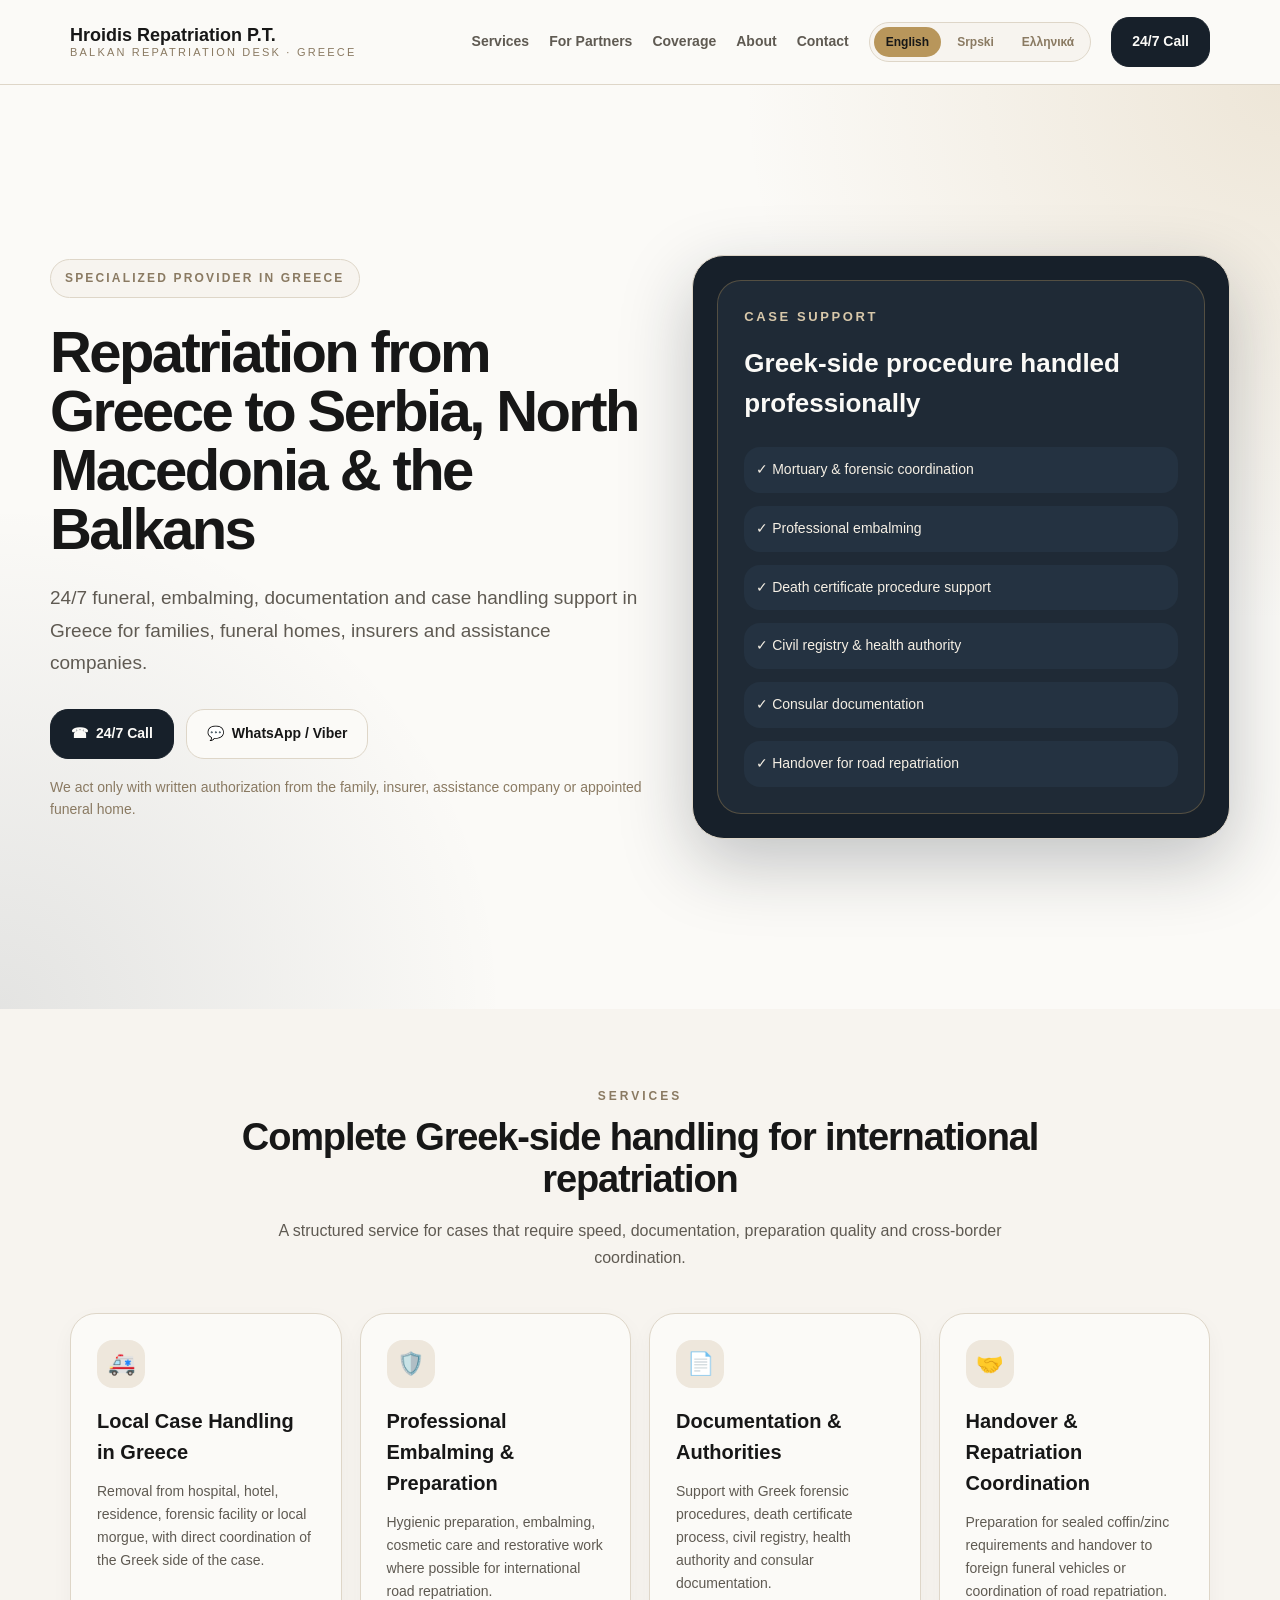
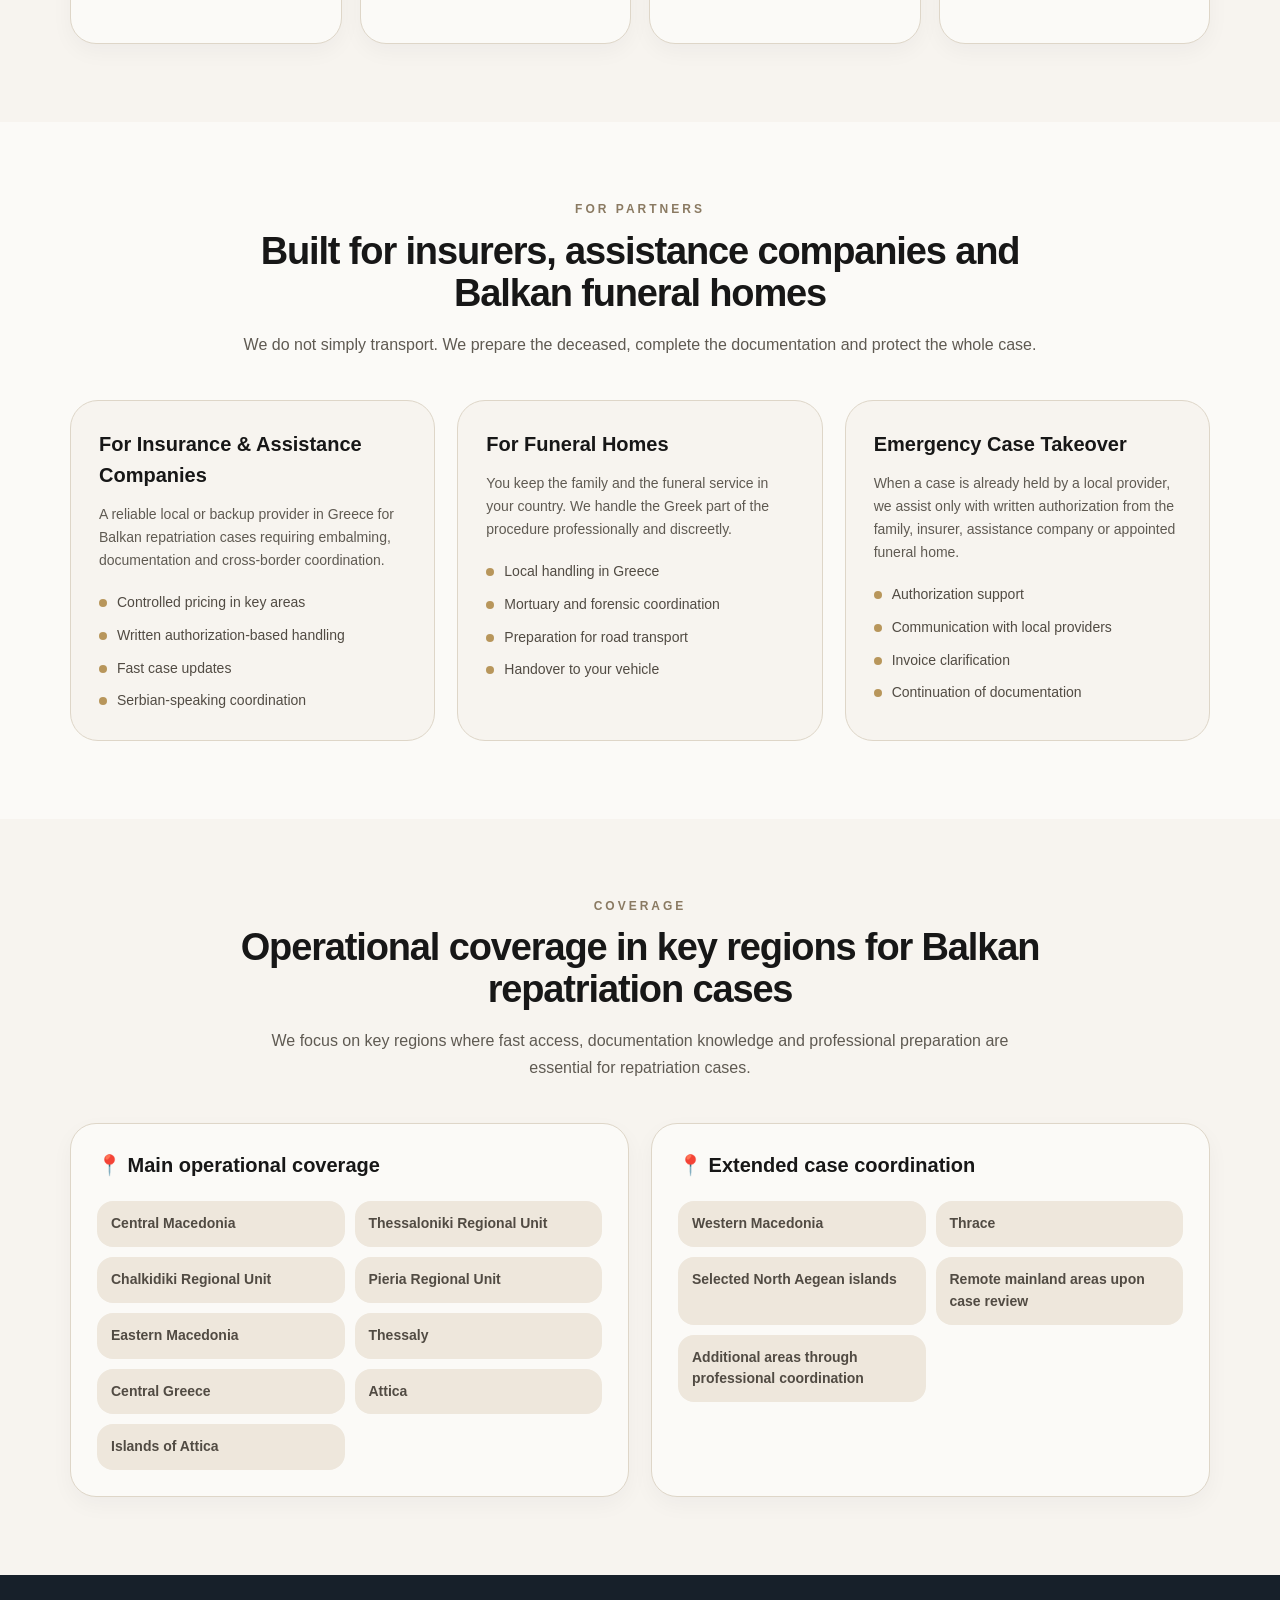
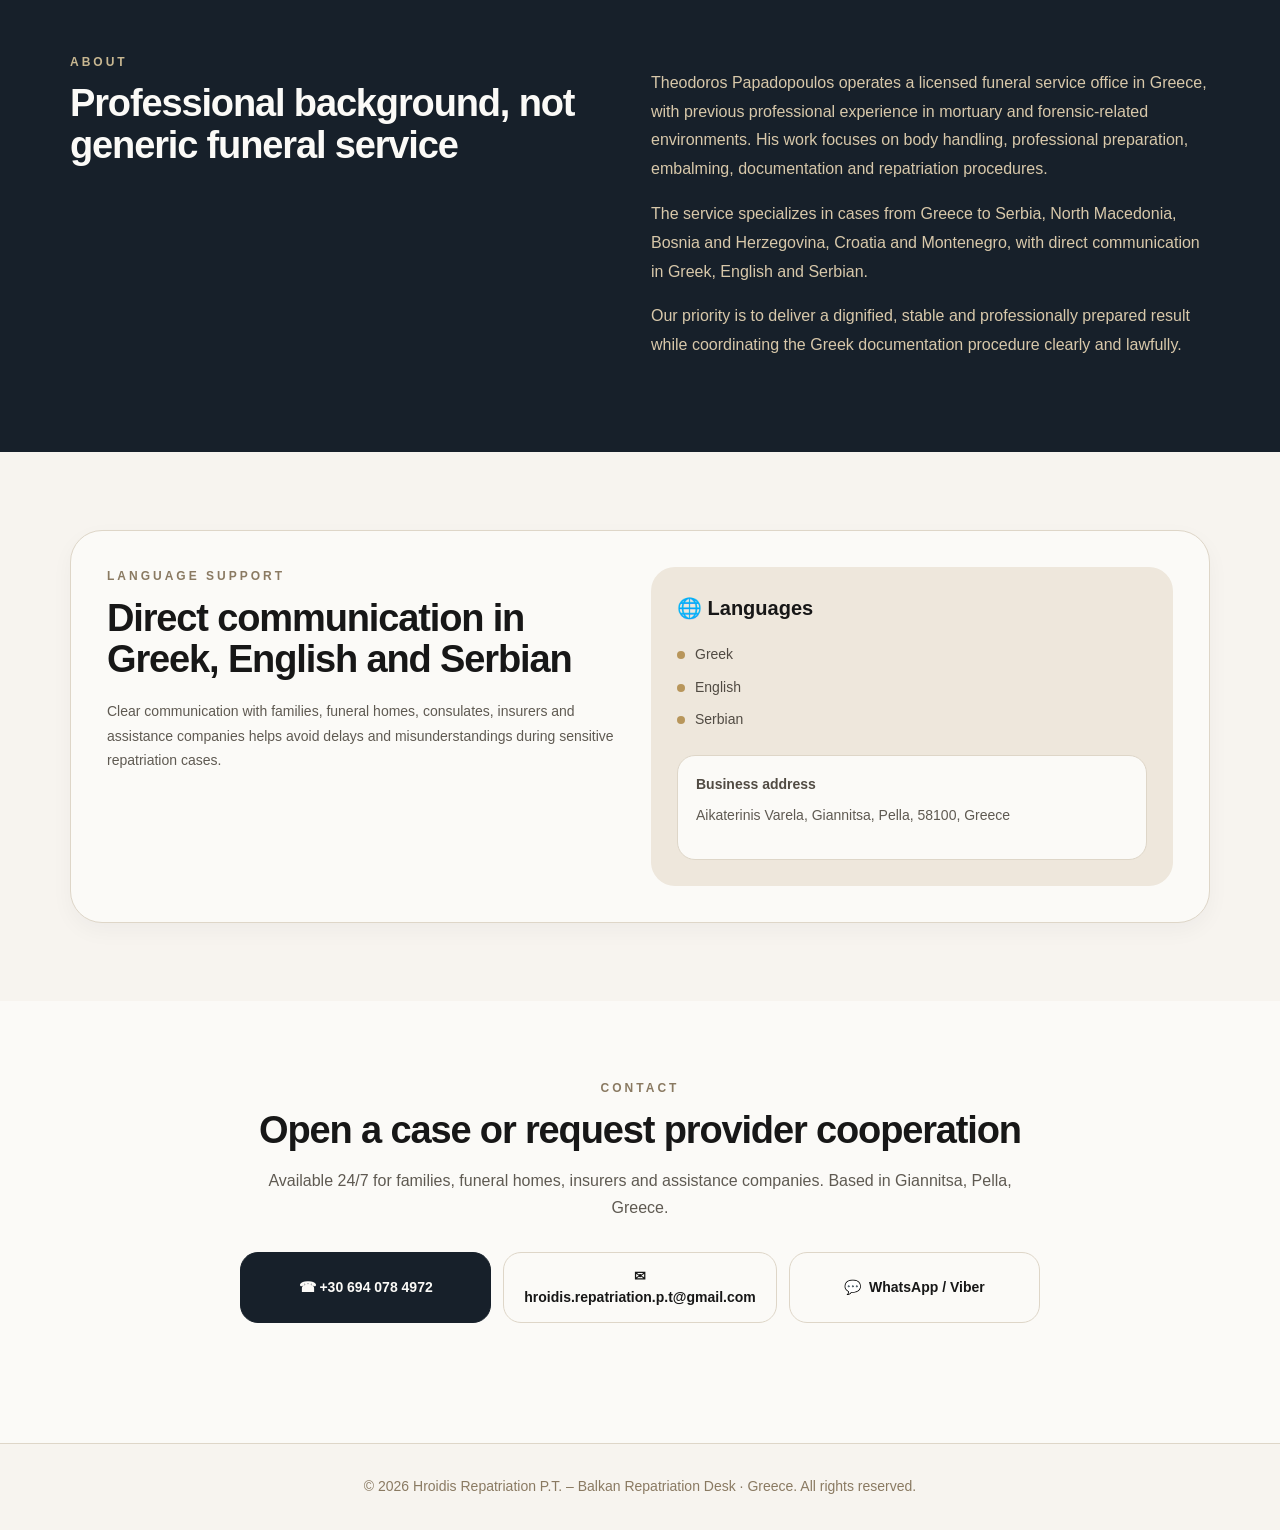
==== index.html @ 619dbf47 "Add files via upload" ====
<!doctype html>
<html lang="en">
<head>
  <meta charset="utf-8">
  <meta name="viewport" content="width=device-width,initial-scale=1">
  <title>Hroidis Repatriation P.T. | Balkan Repatriation Desk Greece</title>
  <meta name="description" content="24/7 funeral, embalming, documentation and repatriation support in Greece for Serbia, North Macedonia and the Balkans.">
  <meta name="keywords" content="repatriation from Greece to Serbia, repatriation from Greece to North Macedonia, funeral repatriation Greece, embalming Greece, Balkan funeral provider Greece">
  <style>
    :root{--dark:#17202a;--dark2:#233142;--gold:#b8965b;--bg:#f7f4ef;--card:#fbfaf7;--border:#ded6c8;--text:#171717;--muted:#5f5a52;--muted2:#8a7a62;--soft:#eee7dc}
    *{box-sizing:border-box}html{scroll-behavior:smooth}body{margin:0;font-family:Arial,Helvetica,sans-serif;background:var(--bg);color:var(--text);line-height:1.55}a{text-decoration:none;color:inherit}.wrap{max-width:1180px;margin:0 auto;padding:0 20px}
    header{position:sticky;top:0;z-index:10;background:rgba(251,250,247,.96);border-bottom:1px solid var(--border);backdrop-filter:blur(10px)}.nav{display:flex;align-items:center;justify-content:space-between;gap:18px;padding:17px 0}.brand{display:flex;flex-direction:column;line-height:1.15}.brand strong{font-size:18px}.brand span{font-size:11px;text-transform:uppercase;letter-spacing:.2em;color:var(--muted2)}
    .menu{display:flex;align-items:center;gap:20px;font-size:14px;color:var(--muted);font-weight:700}.langs{display:flex;gap:4px;border:1px solid var(--border);background:var(--bg);padding:4px;border-radius:999px}.langs button{border:0;background:transparent;color:var(--muted2);font-weight:800;font-size:12px;padding:8px 12px;border-radius:999px;cursor:pointer}.langs button.active{background:var(--gold);color:var(--text)}
    .btn{display:inline-flex;align-items:center;justify-content:center;gap:8px;padding:13px 20px;border-radius:18px;font-weight:800;font-size:14px;border:1px solid var(--border)}.btn.dark{background:var(--dark);color:var(--card);border-color:var(--dark)}.btn.dark:hover{background:var(--dark2)}.btn.light{background:var(--card)}
    .hero{position:relative;overflow:hidden;background:var(--card)}.hero:before{content:"";position:absolute;inset:0;background:radial-gradient(circle at top right,rgba(184,150,91,.20),transparent 34%),radial-gradient(circle at bottom left,rgba(23,32,42,.10),transparent 32%)}.hero-grid{position:relative;display:grid;grid-template-columns:1.05fr .95fr;gap:48px;align-items:center;padding:92px 0}.badge{display:inline-flex;border:1px solid var(--border);background:var(--bg);padding:9px 14px;border-radius:999px;font-size:12px;font-weight:900;letter-spacing:.18em;text-transform:uppercase;color:var(--muted2)}
    h1{font-size:58px;line-height:1.02;margin:24px 0 0;letter-spacing:-.045em}h2{font-size:38px;line-height:1.1;margin:0;letter-spacing:-.03em}h3{margin:0;font-size:20px}.lead{font-size:19px;line-height:1.7;color:var(--muted);max-width:690px;margin-top:24px}.cta{display:flex;gap:12px;flex-wrap:wrap;margin-top:30px}.note{margin-top:18px;color:var(--muted2);font-size:14px}
    .case-card{background:var(--dark);border:1px solid var(--border);border-radius:32px;color:var(--card);padding:24px;box-shadow:0 24px 70px rgba(23,32,42,.25)}.case-inner{background:#1f2a36;border:1px solid rgba(184,150,91,.35);border-radius:24px;padding:26px}.case-label{font-size:13px;text-transform:uppercase;letter-spacing:.2em;color:#d8c8aa;font-weight:900}.case-card h3{font-size:26px;margin-top:16px}.check-list{display:grid;gap:13px;margin-top:24px}.check{background:#243241;border-radius:16px;padding:12px;color:#f5efe4;font-size:14px}
    section{padding:78px 0}.section-title{text-align:center;max-width:800px;margin:0 auto 42px}.eyebrow{font-size:12px;letter-spacing:.25em;text-transform:uppercase;color:var(--muted2);font-weight:900;margin-bottom:12px}.section-title p{color:var(--muted);font-size:16px;line-height:1.7;margin-top:16px}.grid4{display:grid;grid-template-columns:repeat(4,1fr);gap:18px}.grid3{display:grid;grid-template-columns:repeat(3,1fr);gap:22px}.grid2{display:grid;grid-template-columns:repeat(2,1fr);gap:22px}
    .card{background:var(--card);border:1px solid var(--border);border-radius:26px;padding:26px;box-shadow:0 8px 22px rgba(23,32,42,.04)}.soft-card{background:var(--bg);border:1px solid var(--border);border-radius:28px;padding:28px}.icon{width:48px;height:48px;border-radius:16px;background:var(--soft);display:flex;align-items:center;justify-content:center;color:var(--dark);font-size:22px;margin-bottom:18px}.card p,.soft-card p{color:var(--muted);font-size:14px;line-height:1.65;margin-top:12px}
    ul{list-style:none;margin:20px 0 0;padding:0;display:grid;gap:11px}li{display:flex;gap:10px;color:#514b43;font-size:14px}li:before{content:"";width:8px;height:8px;border-radius:999px;background:var(--gold);margin-top:7px;flex:0 0 auto}.area-grid{display:grid;grid-template-columns:repeat(2,1fr);gap:10px}.pill{background:var(--soft);border-radius:16px;padding:12px 14px;font-weight:700;color:#514b43;font-size:14px}.dark-section{background:var(--dark);color:var(--card)}.dark-section .eyebrow{color:#c8b791}.dark-section p{color:#d8c8aa;line-height:1.8;margin-bottom:14px}.lang-box{background:var(--soft);border-radius:24px;padding:26px}.address{background:var(--card);border:1px solid var(--border);border-radius:18px;padding:18px;margin-top:24px;color:#514b43;font-size:14px}.contact-grid{display:grid;grid-template-columns:repeat(3,1fr);gap:12px;margin-top:30px}footer{border-top:1px solid var(--border);text-align:center;color:var(--muted2);font-size:14px;padding:32px 20px}.mobile-toggle,.mobile-menu{display:none}
    @media(max-width:920px){.menu{display:none}.mobile-toggle{display:block;border:1px solid var(--border);background:var(--card);border-radius:12px;padding:10px;font-weight:900}.mobile-menu.open{display:grid;gap:12px;padding-bottom:18px}.hero-grid,.grid2{grid-template-columns:1fr}.grid4,.grid3,.contact-grid{grid-template-columns:1fr}h1{font-size:42px}h2{font-size:30px}.hero-grid{padding:58px 0}section{padding:58px 0}.area-grid{grid-template-columns:1fr}}
  </style>
</head>
<body>
<header><div class="wrap"><div class="nav"><a href="#top" class="brand"><strong>Hroidis Repatriation P.T.</strong><span data-i="brandSub">Balkan Repatriation Desk · Greece</span></a><nav class="menu"><a href="#services" data-i="nav0">Services</a><a href="#partners" data-i="nav1">For Partners</a><a href="#coverage" data-i="nav2">Coverage</a><a href="#about" data-i="nav3">About</a><a href="#contact" data-i="nav4">Contact</a><div class="langs"><button onclick="setLang('en')" id="btn-en" class="active">English</button><button onclick="setLang('sr')" id="btn-sr">Srpski</button><button onclick="setLang('el')" id="btn-el">Ελληνικά</button></div><a class="btn dark" href="tel:+306940784972" data-i="call">24/7 Call</a></nav><button class="mobile-toggle" onclick="toggleMenu()">☰</button></div><div class="mobile-menu" id="mobileMenu"><div class="langs"><button onclick="setLang('en')" id="m-btn-en" class="active">English</button><button onclick="setLang('sr')" id="m-btn-sr">Srpski</button><button onclick="setLang('el')" id="m-btn-el">Ελληνικά</button></div><a href="#services" data-i="nav0">Services</a><a href="#partners" data-i="nav1">For Partners</a><a href="#coverage" data-i="nav2">Coverage</a><a href="#about" data-i="nav3">About</a><a href="#contact" data-i="nav4">Contact</a></div></div></header>
<main id="top">
<section class="hero"><div class="wrap hero-grid"><div><div class="badge" data-i="heroBadge">Specialized Provider in Greece</div><h1 data-i="heroTitle">Repatriation from Greece to Serbia, North Macedonia & the Balkans</h1><p class="lead" data-i="heroText">24/7 funeral, embalming, documentation and case handling support in Greece for families, funeral homes, insurers and assistance companies.</p><div class="cta"><a class="btn dark" href="tel:+306940784972">☎ <span data-i="call">24/7 Call</span></a><a class="btn light" href="https://wa.me/306940784972">💬 <span data-i="whatsapp">WhatsApp / Viber</span></a></div><p class="note" data-i="authorization">We act only with written authorization from the family, insurer, assistance company or appointed funeral home.</p></div><div class="case-card"><div class="case-inner"><div class="case-label" data-i="caseSupport">Case Support</div><h3 data-i="caseTitle">Greek-side procedure handled professionally</h3><div class="check-list" id="caseItems"></div></div></div></div></section>
<section id="services"><div class="wrap"><div class="section-title"><div class="eyebrow" data-i="servicesEyebrow">Services</div><h2 data-i="servicesTitle">Complete Greek-side handling for international repatriation</h2><p data-i="servicesText">A structured service for cases that require speed, documentation, preparation quality and cross-border coordination.</p></div><div class="grid4" id="servicesGrid"></div></div></section>
<section id="partners" style="background:var(--card)"><div class="wrap"><div class="section-title"><div class="eyebrow" data-i="partnersEyebrow">For Partners</div><h2 data-i="partnersTitle">Built for insurers, assistance companies and Balkan funeral homes</h2><p data-i="partnersText">We do not simply transport. We prepare the deceased, complete the documentation and protect the whole case.</p></div><div class="grid3" id="audiencesGrid"></div></div></section>
<section id="coverage"><div class="wrap"><div class="section-title"><div class="eyebrow" data-i="coverageEyebrow">Coverage</div><h2 data-i="coverageTitle">Operational coverage in key regions for Balkan repatriation cases</h2><p data-i="coverageText">We focus on key regions where fast access, documentation knowledge and professional preparation are essential for repatriation cases.</p></div><div class="grid2"><div class="card"><h3>📍 <span data-i="mainCoverage">Main operational coverage</span></h3><div class="area-grid" id="coverageDirect" style="margin-top:20px"></div></div><div class="card"><h3>📍 <span data-i="extendedCoverage">Extended case coordination</span></h3><div class="area-grid" id="coverageExtended" style="margin-top:20px"></div></div></div></div></section>
<section id="about" class="dark-section"><div class="wrap grid2"><div><div class="eyebrow" data-i="aboutEyebrow">About</div><h2 data-i="aboutTitle">Professional background, not generic funeral service</h2></div><div id="aboutParagraphs"></div></div></section>
<section><div class="wrap"><div class="card" style="border-radius:32px;padding:36px"><div class="grid2"><div><div class="eyebrow" data-i="languageEyebrow">Language Support</div><h2 data-i="languageTitle">Direct communication in Greek, English and Serbian</h2><p data-i="languageText" style="margin-top:18px;color:var(--muted);line-height:1.75">Clear communication with families, funeral homes, consulates, insurers and assistance companies helps avoid delays and misunderstandings during sensitive repatriation cases.</p></div><div class="lang-box"><h3>🌐 Languages</h3><ul><li>Greek</li><li>English</li><li>Serbian</li></ul><div class="address"><strong data-i="businessAddress">Business address</strong><p style="margin-top:8px">Aikaterinis Varela, Giannitsa, Pella, 58100, Greece</p></div></div></div></div></div></section>
<section id="contact" style="background:var(--card)"><div class="wrap"><div class="section-title"><div class="eyebrow" data-i="contactEyebrow">Contact</div><h2 data-i="contactTitle">Open a case or request provider cooperation</h2><p data-i="contactText">Available 24/7 for families, funeral homes, insurers and assistance companies. Based in Giannitsa, Pella, Greece.</p><div class="contact-grid"><a class="btn dark" href="tel:+306940784972">☎ +30 694 078 4972</a><a class="btn light" href="mailto:hroidis.repatriation.p.t@gmail.com">✉ hroidis.repatriation.p.t@gmail.com</a><a class="btn light" href="https://wa.me/306940784972">💬 <span data-i="whatsapp">WhatsApp / Viber</span></a></div></div></div></section>
</main><footer>© <span id="year"></span> Hroidis Repatriation P.T. – Balkan Repatriation Desk · Greece. All rights reserved.</footer>
<script>
const T={
en:{brandSub:"Balkan Repatriation Desk · Greece",nav0:"Services",nav1:"For Partners",nav2:"Coverage",nav3:"About",nav4:"Contact",call:"24/7 Call",whatsapp:"WhatsApp / Viber",heroBadge:"Specialized Provider in Greece",heroTitle:"Repatriation from Greece to Serbia, North Macedonia & the Balkans",heroText:"24/7 funeral, embalming, documentation and case handling support in Greece for families, funeral homes, insurers and assistance companies.",authorization:"We act only with written authorization from the family, insurer, assistance company or appointed funeral home.",caseSupport:"Case Support",caseTitle:"Greek-side procedure handled professionally",caseItems:["Mortuary & forensic coordination","Professional embalming","Death certificate procedure support","Civil registry & health authority","Consular documentation","Handover for road repatriation"],servicesEyebrow:"Services",servicesTitle:"Complete Greek-side handling for international repatriation",servicesText:"A structured service for cases that require speed, documentation, preparation quality and cross-border coordination.",services:[["🚑","Local Case Handling in Greece","Removal from hospital, hotel, residence, forensic facility or local morgue, with direct coordination of the Greek side of the case."],["🛡️","Professional Embalming & Preparation","Hygienic preparation, embalming, cosmetic care and restorative work where possible for international road repatriation."],["📄","Documentation & Authorities","Support with Greek forensic procedures, death certificate process, civil registry, health authority and consular documentation."],["🤝","Handover & Repatriation Coordination","Preparation for sealed coffin/zinc requirements and handover to foreign funeral vehicles or coordination of road repatriation."]],partnersEyebrow:"For Partners",partnersTitle:"Built for insurers, assistance companies and Balkan funeral homes",partnersText:"We do not simply transport. We prepare the deceased, complete the documentation and protect the whole case.",audiences:[["For Insurance & Assistance Companies","A reliable local or backup provider in Greece for Balkan repatriation cases requiring embalming, documentation and cross-border coordination.",["Controlled pricing in key areas","Written authorization-based handling","Fast case updates","Serbian-speaking coordination"]],["For Funeral Homes","You keep the family and the funeral service in your country. We handle the Greek part of the procedure professionally and discreetly.",["Local handling in Greece","Mortuary and forensic coordination","Preparation for road transport","Handover to your vehicle"]],["Emergency Case Takeover","When a case is already held by a local provider, we assist only with written authorization from the family, insurer, assistance company or appointed funeral home.",["Authorization support","Communication with local providers","Invoice clarification","Continuation of documentation"]]],coverageEyebrow:"Coverage",coverageTitle:"Operational coverage in key regions for Balkan repatriation cases",coverageText:"We focus on key regions where fast access, documentation knowledge and professional preparation are essential for repatriation cases.",mainCoverage:"Main operational coverage",extendedCoverage:"Extended case coordination",coverageDirect:["Central Macedonia","Thessaloniki Regional Unit","Chalkidiki Regional Unit","Pieria Regional Unit","Eastern Macedonia","Thessaly","Central Greece","Attica","Islands of Attica"],coverageExtended:["Western Macedonia","Thrace","Selected North Aegean islands","Remote mainland areas upon case review","Additional areas through professional coordination"],aboutEyebrow:"About",aboutTitle:"Professional background, not generic funeral service",aboutParagraphs:["Theodoros Papadopoulos operates a licensed funeral service office in Greece, with previous professional experience in mortuary and forensic-related environments. His work focuses on body handling, professional preparation, embalming, documentation and repatriation procedures.","The service specializes in cases from Greece to Serbia, North Macedonia, Bosnia and Herzegovina, Croatia and Montenegro, with direct communication in Greek, English and Serbian.","Our priority is to deliver a dignified, stable and professionally prepared result while coordinating the Greek documentation procedure clearly and lawfully."],languageEyebrow:"Language Support",languageTitle:"Direct communication in Greek, English and Serbian",languageText:"Clear communication with families, funeral homes, consulates, insurers and assistance companies helps avoid delays and misunderstandings during sensitive repatriation cases.",businessAddress:"Business address",contactEyebrow:"Contact",contactTitle:"Open a case or request provider cooperation",contactText:"Available 24/7 for families, funeral homes, insurers and assistance companies. Based in Giannitsa, Pella, Greece."},
sr:{brandSub:"Balkan Repatriation Desk · Grčka",nav0:"Usluge",nav1:"Za partnere",nav2:"Pokrivenost",nav3:"O nama",nav4:"Kontakt",call:"Poziv 24/7",whatsapp:"WhatsApp / Viber",heroBadge:"Specijalizovani provider u Grčkoj",heroTitle:"Repatrijacija iz Grčke za Srbiju, Sjevernu Makedoniju i Balkan",heroText:"24/7 pogrebna podrška, balsamovanje, dokumentacija i obrada slučaja u Grčkoj za porodice, pogrebna preduzeća, osiguranja i asistentske kompanije.",authorization:"Radimo isključivo na osnovu pisanog ovlašćenja porodice, osiguranja, asistentske kompanije ili imenovanog pogrebnog preduzeća.",caseSupport:"Podrška za slučaj",caseTitle:"Grčki dio postupka vodimo profesionalno",caseItems:["Koordinacija sa mrtvačnicom i forenzičkim službama","Profesionalno balsamovanje","Podrška oko postupka izdavanja potvrde o smrti","Matična služba i zdravstvena služba","Konzularna dokumentacija","Predaja za drumski međunarodni transport"],servicesEyebrow:"Usluge",servicesTitle:"Kompletna obrada grčkog dijela za međunarodnu repatrijaciju",servicesText:"Organizovana usluga za slučajeve gdje su važni brzina, dokumentacija, kvalitet pripreme i prekogranična koordinacija.",services:[["🚑","Lokalna obrada slučaja u Grčkoj","Preuzimanje iz bolnice, hotela, kuće, forenzičke službe ili lokalne mrtvačnice, uz direktnu koordinaciju grčkog dijela postupka."],["🛡️","Profesionalno balsamovanje i priprema","Higijenska priprema, balsamovanje, kozmetička obrada i restaurativni rad gdje je moguće za međunarodnu drumsku repatrijaciju."],["📄","Dokumentacija i službe","Podrška sa grčkim forenzičkim procedurama, potvrdom o smrti, matičnom službom, zdravstvenom službom i konzularnom dokumentacijom."],["🤝","Predaja i koordinacija repatrijacije","Priprema za zapečaćeni kovčeg / cink uložak i predaja stranom pogrebnom vozilu ili koordinacija drumskog transporta."]],partnersEyebrow:"Za partnere",partnersTitle:"Za osiguranja, asistentske kompanije i balkanska pogrebna preduzeća",partnersText:"Ne radimo samo transport. Pripremamo pokojnika, završavamo dokumentaciju i štitimo cijeli slučaj.",audiences:[["Za osiguranja i asistentske kompanije","Pouzdan lokalni ili rezervni provider u Grčkoj za balkanske slučajeve repatrijacije gdje su potrebni balsamovanje, dokumentacija i prekogranična koordinacija.",["Kontrolisane cijene u ključnim područjima","Rad na osnovu pisanog ovlašćenja","Brze informacije o slučaju","Komunikacija na srpskom jeziku"]],["Za pogrebna preduzeća","Vi zadržavate porodicu i sahranu u vašoj zemlji. Mi profesionalno i diskretno završavamo grčki dio postupka.",["Lokalna obrada u Grčkoj","Koordinacija sa mrtvačnicom i forenzikom","Priprema za drumski transport","Predaja vašem vozilu"]],["Hitno preuzimanje slučaja","Kada slučaj već drži lokalni provider, pomažemo samo na osnovu pisanog ovlašćenja porodice, osiguranja, asistentske kompanije ili imenovanog pogrebnog preduzeća.",["Podrška oko ovlašćenja","Komunikacija sa lokalnim providerima","Razjašnjenje računa","Nastavak dokumentacije"]]],coverageEyebrow:"Pokrivenost",coverageTitle:"Operativna pokrivenost ključnih regija za balkanske slučajeve",coverageText:"Fokusiramo se na regije gdje su brz pristup, poznavanje dokumentacije i profesionalna priprema najvažniji.",mainCoverage:"Glavna operativna pokrivenost",extendedCoverage:"Dodatna koordinacija slučajeva",coverageDirect:["Centralna Makedonija","Regionalna jedinica Solun","Regionalna jedinica Halkidiki","Regionalna jedinica Pierija","Istočna Makedonija","Tesalija","Centralna Grčka","Atika","Ostrva Atike"],coverageExtended:["Zapadna Makedonija","Trakija","Odabrana ostrva Sjevernog Egeja","Udaljena kopnena područja nakon procjene slučaja","Dodatna područja kroz profesionalnu koordinaciju"],aboutEyebrow:"O nama",aboutTitle:"Profesionalno iskustvo, a ne obična pogrebna usluga",aboutParagraphs:["Theodoros Papadopoulos vodi licenciranu pogrebnu službu u Grčkoj, sa prethodnim profesionalnim iskustvom u mrtvačničkom i forenzičkom okruženju. Njegov rad se fokusira na rukovanje pokojnikom, profesionalnu pripremu, balsamovanje, dokumentaciju i repatrijaciju.","Usluga je specijalizovana za slučajeve iz Grčke prema Srbiji, Sjevernoj Makedoniji, Bosni i Hercegovini, Hrvatskoj i Crnoj Gori, uz direktnu komunikaciju na grčkom, engleskom i srpskom jeziku.","Naš prioritet je dostojanstven, stabilan i profesionalno pripremljen rezultat, uz jasnu i zakonitu koordinaciju grčke dokumentacije."],languageEyebrow:"Jezička podrška",languageTitle:"Direktna komunikacija na grčkom, engleskom i srpskom",languageText:"Jasna komunikacija sa porodicama, pogrebnim preduzećima, konzulatima, osiguranjima i asistentskim kompanijama pomaže da se izbjegnu kašnjenja i nesporazumi.",businessAddress:"Adresa firme",contactEyebrow:"Kontakt",contactTitle:"Otvorite slučaj ili zatražite saradnju providera",contactText:"Dostupni smo 24/7 za porodice, pogrebna preduzeća, osiguranja i asistentske kompanije. Sjedište u Janici, Pella, Grčka."},
el:{brandSub:"Balkan Repatriation Desk · Ελλάδα",nav0:"Υπηρεσίες",nav1:"Για συνεργάτες",nav2:"Κάλυψη",nav3:"Ποιοι είμαστε",nav4:"Επικοινωνία",call:"Κλήση 24/7",whatsapp:"WhatsApp / Viber",heroBadge:"Εξειδικευμένος πάροχος στην Ελλάδα",heroTitle:"Επαναπατρισμός σορού από Ελλάδα προς Σερβία, Βόρεια Μακεδονία και Βαλκάνια",heroText:"24/7 υποστήριξη γραφείου τελετών, ταρίχευσης, εγγράφων και διαχείρισης περιστατικών στην Ελλάδα για οικογένειες, γραφεία τελετών, ασφαλιστικές και assistance εταιρείες.",authorization:"Ενεργούμε μόνο με γραπτή εξουσιοδότηση από την οικογένεια, την ασφαλιστική, την assistance εταιρεία ή το διορισμένο γραφείο τελετών.",caseSupport:"Υποστήριξη περιστατικού",caseTitle:"Επαγγελματική διαχείριση της διαδικασίας στην Ελλάδα",caseItems:["Συντονισμός με νεκροτομείο και ιατροδικαστικές υπηρεσίες","Επαγγελματική ταρίχευση","Υποστήριξη διαδικασίας πιστοποιητικού θανάτου","Ληξιαρχείο και υγειονομική υπηρεσία","Προξενικά έγγραφα","Παράδοση για οδικό επαναπατρισμό"],servicesEyebrow:"Υπηρεσίες",servicesTitle:"Πλήρης διαχείριση του ελληνικού κομματιού για διεθνή επαναπατρισμό",servicesText:"Οργανωμένη υπηρεσία για περιστατικά που απαιτούν ταχύτητα, έγγραφα, ποιότητα προετοιμασίας και διασυνοριακό συντονισμό.",services:[["🚑","Τοπική διαχείριση περιστατικού στην Ελλάδα","Παραλαβή από νοσοκομείο, ξενοδοχείο, οικία, ιατροδικαστική υπηρεσία ή χώρο φύλαξης, με άμεσο συντονισμό της ελληνικής διαδικασίας."],["🛡️","Επαγγελματική ταρίχευση και προετοιμασία","Υγειονομική προετοιμασία, ταρίχευση, αισθητική φροντίδα και αποκατάσταση όπου είναι δυνατό για διεθνή οδική μεταφορά."],["📄","Έγγραφα και υπηρεσίες","Υποστήριξη με ιατροδικαστικές διαδικασίες, πιστοποιητικό θανάτου, ληξιαρχείο, υγειονομική υπηρεσία και προξενικά έγγραφα."],["🤝","Παράδοση και συντονισμός επαναπατρισμού","Προετοιμασία για σφραγισμένο φέρετρο / ψευδάργυρο και παράδοση σε ξένο όχημα γραφείου τελετών ή συντονισμός οδικής μεταφοράς."]],partnersEyebrow:"Για συνεργάτες",partnersTitle:"Για ασφαλιστικές, assistance εταιρείες και βαλκανικά γραφεία τελετών",partnersText:"Δεν κάνουμε απλώς μεταφορά. Προετοιμάζουμε σωστά τη σορό, ολοκληρώνουμε τα έγγραφα και προστατεύουμε όλη την υπόθεση.",audiences:[["Για ασφαλιστικές και assistance εταιρείες","Αξιόπιστος τοπικός ή backup provider στην Ελλάδα για βαλκανικά περιστατικά επαναπατρισμού που απαιτούν ταρίχευση, έγγραφα και διασυνοριακό συντονισμό.",["Ελεγχόμενες τιμές σε βασικές περιοχές","Διαχείριση μόνο με γραπτή εξουσιοδότηση","Γρήγορη ενημέρωση περιστατικού","Επικοινωνία στα Σερβικά"]],["Για γραφεία τελετών","Εσείς κρατάτε την οικογένεια και την τελετή στη χώρα σας. Εμείς αναλαμβάνουμε επαγγελματικά και διακριτικά το ελληνικό κομμάτι.",["Τοπική διαχείριση στην Ελλάδα","Συντονισμός νεκροτομείου και ιατροδικαστικών","Προετοιμασία για οδική μεταφορά","Παράδοση στο όχημά σας"]],["Emergency Case Takeover","Όταν μια υπόθεση κρατείται ήδη από τοπικό provider, βοηθάμε μόνο με γραπτή εξουσιοδότηση από οικογένεια, ασφαλιστική, assistance ή διορισμένο γραφείο τελετών.",["Υποστήριξη εξουσιοδότησης","Επικοινωνία με τοπικούς providers","Διευκρίνιση τιμολογίων","Συνέχιση εγγράφων και διαδικασίας"]]],coverageEyebrow:"Περιοχές κάλυψης",coverageTitle:"Επιχειρησιακή κάλυψη βασικών περιοχών για βαλκανικά περιστατικά",coverageText:"Εστιάζουμε σε περιοχές όπου η γρήγορη πρόσβαση, η γνώση εγγράφων και η επαγγελματική προετοιμασία είναι κρίσιμες.",mainCoverage:"Βασική επιχειρησιακή κάλυψη",extendedCoverage:"Επιπλέον συντονισμός περιστατικών",coverageDirect:["Κεντρική Μακεδονία","Περιφερειακή Ενότητα Θεσσαλονίκης","Περιφερειακή Ενότητα Χαλκιδικής","Περιφερειακή Ενότητα Πιερίας","Ανατολική Μακεδονία","Θεσσαλία","Στερεά Ελλάδα","Αττική","Νησιά Αττικής"],coverageExtended:["Δυτική Μακεδονία","Θράκη","Επιλεγμένα νησιά Βορείου Αιγαίου","Απομακρυσμένες ηπειρωτικές περιοχές κατόπιν αξιολόγησης","Επιπλέον περιοχές μέσω επαγγελματικού συντονισμού"],aboutEyebrow:"Ποιοι είμαστε",aboutTitle:"Επαγγελματικό υπόβαθρο, όχι απλή υπηρεσία γραφείου τελετών",aboutParagraphs:["Ο Θεόδωρος Παπαδόπουλος διατηρεί αδειοδοτημένο γραφείο τελετών στην Ελλάδα, με προηγούμενη επαγγελματική εμπειρία σε νεκροτομειακό και ιατροδικαστικό περιβάλλον. Η εργασία του εστιάζει στη διαχείριση σορού, την επαγγελματική προετοιμασία, την ταρίχευση, τα έγγραφα και τις διαδικασίες επαναπατρισμού.","Η υπηρεσία εξειδικεύεται σε περιστατικά από την Ελλάδα προς Σερβία, Βόρεια Μακεδονία, Βοσνία-Ερζεγοβίνη, Κροατία και Μαυροβούνιο, με άμεση επικοινωνία στα Ελληνικά, Αγγλικά και Σερβικά.","Προτεραιότητά μας είναι ένα αξιοπρεπές, σταθερό και επαγγελματικά προετοιμασμένο αποτέλεσμα, με καθαρό και νόμιμο συντονισμό της ελληνικής γραφειοκρατικής διαδικασίας."],languageEyebrow:"Γλωσσική υποστήριξη",languageTitle:"Άμεση επικοινωνία στα Ελληνικά, Αγγλικά και Σερβικά",languageText:"Η καθαρή επικοινωνία με οικογένειες, γραφεία τελετών, προξενεία, ασφαλιστικές και assistance εταιρείες βοηθά να αποφεύγονται καθυστερήσεις και παρεξηγήσεις.",businessAddress:"Διεύθυνση επιχείρησης",contactEyebrow:"Επικοινωνία",contactTitle:"Άνοιγμα περιστατικού ή αίτημα συνεργασίας provider",contactText:"Διαθεσιμότητα 24/7 για οικογένειες, γραφεία τελετών, ασφαλιστικές και assistance εταιρείες. Έδρα στα Γιαννιτσά Πέλλας."}};
function fillArray(id, arr, cls){document.getElementById(id).innerHTML=arr.map(x=>`<div class="${cls}">${x}</div>`).join("")}
function setLang(lang){const t=T[lang];document.documentElement.lang=lang;document.querySelectorAll("[data-i]").forEach(el=>{const k=el.getAttribute("data-i");if(t[k]) el.textContent=t[k]});["en","sr","el"].forEach(l=>{document.getElementById("btn-"+l).classList.toggle("active",l===lang);document.getElementById("m-btn-"+l).classList.toggle("active",l===lang)});document.getElementById("caseItems").innerHTML=t.caseItems.map(x=>`<div class="check">✓ ${x}</div>`).join("");document.getElementById("servicesGrid").innerHTML=t.services.map(s=>`<div class="card"><div class="icon">${s[0]}</div><h3>${s[1]}</h3><p>${s[2]}</p></div>`).join("");document.getElementById("audiencesGrid").innerHTML=t.audiences.map(a=>`<div class="soft-card"><h3>${a[0]}</h3><p>${a[1]}</p><ul>${a[2].map(p=>`<li>${p}</li>`).join("")}</ul></div>`).join("");fillArray("coverageDirect",t.coverageDirect,"pill");fillArray("coverageExtended",t.coverageExtended,"pill");document.getElementById("aboutParagraphs").innerHTML=t.aboutParagraphs.map(p=>`<p>${p}</p>`).join("")}
function toggleMenu(){document.getElementById("mobileMenu").classList.toggle("open")}
document.getElementById("year").textContent=new Date().getFullYear();setLang("en");
</script>
</body></html>
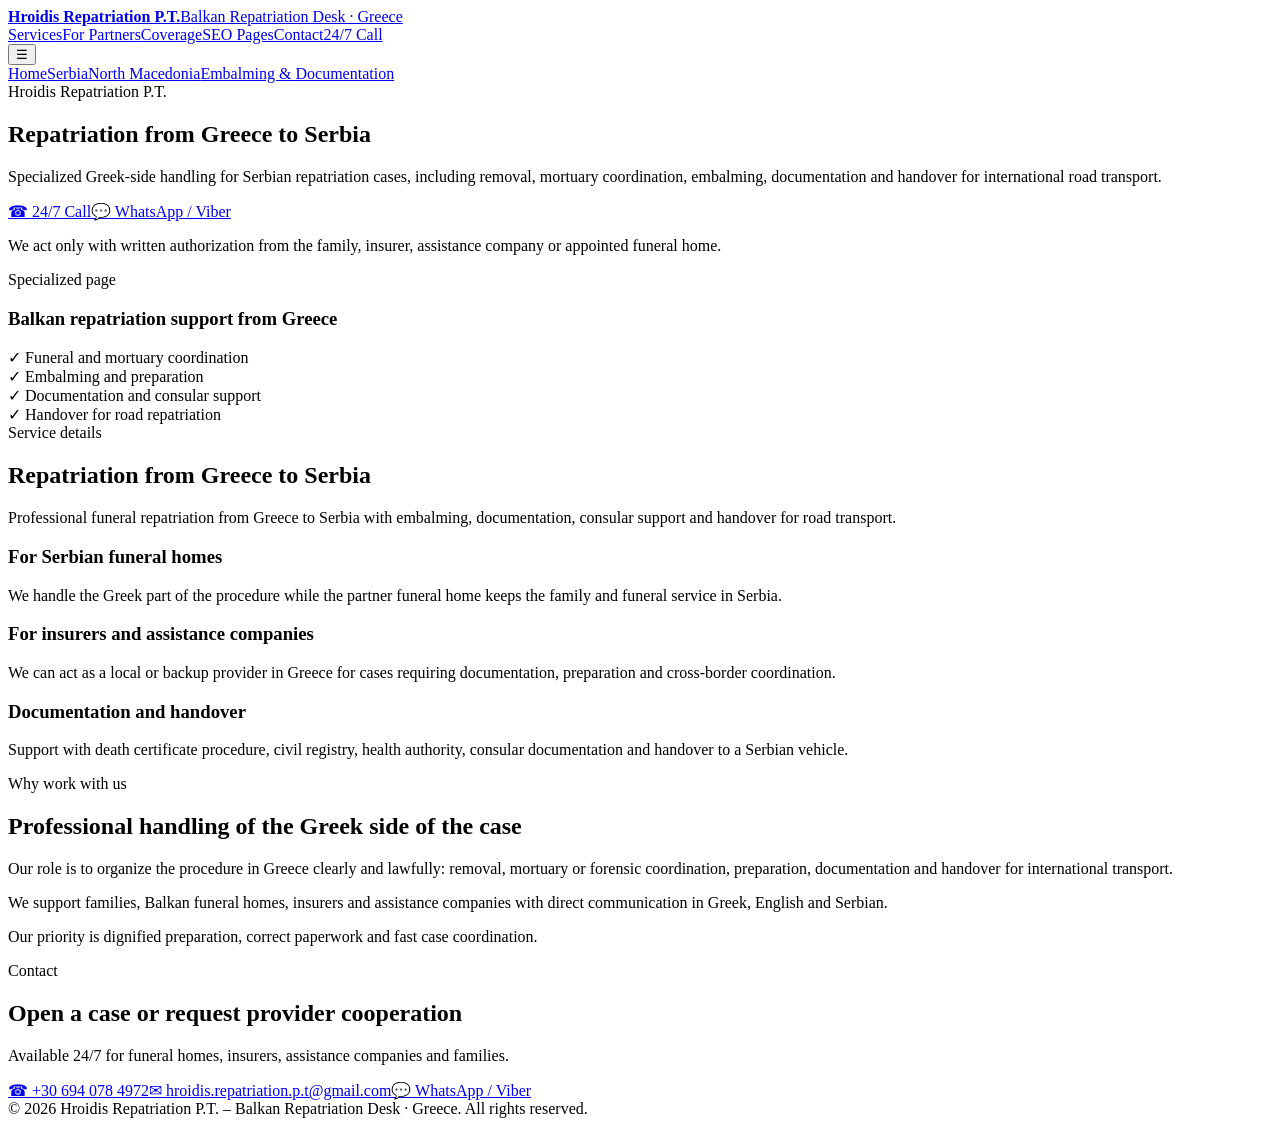
==== commit 4bcd1e2c: "Add files via upload" ====
--- a/index.html
+++ b/index.html
@@ -1,45 +1,25 @@
 <!doctype html>
 <html lang="en">
 <head>
-  <meta charset="utf-8">
-  <meta name="viewport" content="width=device-width,initial-scale=1">
-  <title>Hroidis Repatriation P.T. | Balkan Repatriation Desk Greece</title>
-  <meta name="description" content="24/7 funeral, embalming, documentation and repatriation support in Greece for Serbia, North Macedonia and the Balkans.">
-  <meta name="keywords" content="repatriation from Greece to Serbia, repatriation from Greece to North Macedonia, funeral repatriation Greece, embalming Greece, Balkan funeral provider Greece">
-  <style>
-    :root{--dark:#17202a;--dark2:#233142;--gold:#b8965b;--bg:#f7f4ef;--card:#fbfaf7;--border:#ded6c8;--text:#171717;--muted:#5f5a52;--muted2:#8a7a62;--soft:#eee7dc}
-    *{box-sizing:border-box}html{scroll-behavior:smooth}body{margin:0;font-family:Arial,Helvetica,sans-serif;background:var(--bg);color:var(--text);line-height:1.55}a{text-decoration:none;color:inherit}.wrap{max-width:1180px;margin:0 auto;padding:0 20px}
-    header{position:sticky;top:0;z-index:10;background:rgba(251,250,247,.96);border-bottom:1px solid var(--border);backdrop-filter:blur(10px)}.nav{display:flex;align-items:center;justify-content:space-between;gap:18px;padding:17px 0}.brand{display:flex;flex-direction:column;line-height:1.15}.brand strong{font-size:18px}.brand span{font-size:11px;text-transform:uppercase;letter-spacing:.2em;color:var(--muted2)}
-    .menu{display:flex;align-items:center;gap:20px;font-size:14px;color:var(--muted);font-weight:700}.langs{display:flex;gap:4px;border:1px solid var(--border);background:var(--bg);padding:4px;border-radius:999px}.langs button{border:0;background:transparent;color:var(--muted2);font-weight:800;font-size:12px;padding:8px 12px;border-radius:999px;cursor:pointer}.langs button.active{background:var(--gold);color:var(--text)}
-    .btn{display:inline-flex;align-items:center;justify-content:center;gap:8px;padding:13px 20px;border-radius:18px;font-weight:800;font-size:14px;border:1px solid var(--border)}.btn.dark{background:var(--dark);color:var(--card);border-color:var(--dark)}.btn.dark:hover{background:var(--dark2)}.btn.light{background:var(--card)}
-    .hero{position:relative;overflow:hidden;background:var(--card)}.hero:before{content:"";position:absolute;inset:0;background:radial-gradient(circle at top right,rgba(184,150,91,.20),transparent 34%),radial-gradient(circle at bottom left,rgba(23,32,42,.10),transparent 32%)}.hero-grid{position:relative;display:grid;grid-template-columns:1.05fr .95fr;gap:48px;align-items:center;padding:92px 0}.badge{display:inline-flex;border:1px solid var(--border);background:var(--bg);padding:9px 14px;border-radius:999px;font-size:12px;font-weight:900;letter-spacing:.18em;text-transform:uppercase;color:var(--muted2)}
-    h1{font-size:58px;line-height:1.02;margin:24px 0 0;letter-spacing:-.045em}h2{font-size:38px;line-height:1.1;margin:0;letter-spacing:-.03em}h3{margin:0;font-size:20px}.lead{font-size:19px;line-height:1.7;color:var(--muted);max-width:690px;margin-top:24px}.cta{display:flex;gap:12px;flex-wrap:wrap;margin-top:30px}.note{margin-top:18px;color:var(--muted2);font-size:14px}
-    .case-card{background:var(--dark);border:1px solid var(--border);border-radius:32px;color:var(--card);padding:24px;box-shadow:0 24px 70px rgba(23,32,42,.25)}.case-inner{background:#1f2a36;border:1px solid rgba(184,150,91,.35);border-radius:24px;padding:26px}.case-label{font-size:13px;text-transform:uppercase;letter-spacing:.2em;color:#d8c8aa;font-weight:900}.case-card h3{font-size:26px;margin-top:16px}.check-list{display:grid;gap:13px;margin-top:24px}.check{background:#243241;border-radius:16px;padding:12px;color:#f5efe4;font-size:14px}
-    section{padding:78px 0}.section-title{text-align:center;max-width:800px;margin:0 auto 42px}.eyebrow{font-size:12px;letter-spacing:.25em;text-transform:uppercase;color:var(--muted2);font-weight:900;margin-bottom:12px}.section-title p{color:var(--muted);font-size:16px;line-height:1.7;margin-top:16px}.grid4{display:grid;grid-template-columns:repeat(4,1fr);gap:18px}.grid3{display:grid;grid-template-columns:repeat(3,1fr);gap:22px}.grid2{display:grid;grid-template-columns:repeat(2,1fr);gap:22px}
-    .card{background:var(--card);border:1px solid var(--border);border-radius:26px;padding:26px;box-shadow:0 8px 22px rgba(23,32,42,.04)}.soft-card{background:var(--bg);border:1px solid var(--border);border-radius:28px;padding:28px}.icon{width:48px;height:48px;border-radius:16px;background:var(--soft);display:flex;align-items:center;justify-content:center;color:var(--dark);font-size:22px;margin-bottom:18px}.card p,.soft-card p{color:var(--muted);font-size:14px;line-height:1.65;margin-top:12px}
-    ul{list-style:none;margin:20px 0 0;padding:0;display:grid;gap:11px}li{display:flex;gap:10px;color:#514b43;font-size:14px}li:before{content:"";width:8px;height:8px;border-radius:999px;background:var(--gold);margin-top:7px;flex:0 0 auto}.area-grid{display:grid;grid-template-columns:repeat(2,1fr);gap:10px}.pill{background:var(--soft);border-radius:16px;padding:12px 14px;font-weight:700;color:#514b43;font-size:14px}.dark-section{background:var(--dark);color:var(--card)}.dark-section .eyebrow{color:#c8b791}.dark-section p{color:#d8c8aa;line-height:1.8;margin-bottom:14px}.lang-box{background:var(--soft);border-radius:24px;padding:26px}.address{background:var(--card);border:1px solid var(--border);border-radius:18px;padding:18px;margin-top:24px;color:#514b43;font-size:14px}.contact-grid{display:grid;grid-template-columns:repeat(3,1fr);gap:12px;margin-top:30px}footer{border-top:1px solid var(--border);text-align:center;color:var(--muted2);font-size:14px;padding:32px 20px}.mobile-toggle,.mobile-menu{display:none}
-    @media(max-width:920px){.menu{display:none}.mobile-toggle{display:block;border:1px solid var(--border);background:var(--card);border-radius:12px;padding:10px;font-weight:900}.mobile-menu.open{display:grid;gap:12px;padding-bottom:18px}.hero-grid,.grid2{grid-template-columns:1fr}.grid4,.grid3,.contact-grid{grid-template-columns:1fr}h1{font-size:42px}h2{font-size:30px}.hero-grid{padding:58px 0}section{padding:58px 0}.area-grid{grid-template-columns:1fr}}
-  </style>
+  <meta charset="utf-8"><meta name="viewport" content="width=device-width,initial-scale=1">
+  <title>Repatriation from Greece to Serbia | Hroidis Repatriation P.T.</title>
+  <meta name="description" content="Professional funeral repatriation from Greece to Serbia with embalming, documentation, consular support and handover for road transport.">
+  <meta name="keywords" content="repatriation from Greece to Serbia, body transport Greece Serbia, prevoz pokojnika iz Grčke za Srbiju, repatrijacija pokojnika iz Grčke">
+  <link rel="canonical" href="https://repatriation.hroidis.com/serbia/">
+  <link rel="stylesheet" href="/assets/style.css">
 </head>
 <body>
-<header><div class="wrap"><div class="nav"><a href="#top" class="brand"><strong>Hroidis Repatriation P.T.</strong><span data-i="brandSub">Balkan Repatriation Desk · Greece</span></a><nav class="menu"><a href="#services" data-i="nav0">Services</a><a href="#partners" data-i="nav1">For Partners</a><a href="#coverage" data-i="nav2">Coverage</a><a href="#about" data-i="nav3">About</a><a href="#contact" data-i="nav4">Contact</a><div class="langs"><button onclick="setLang('en')" id="btn-en" class="active">English</button><button onclick="setLang('sr')" id="btn-sr">Srpski</button><button onclick="setLang('el')" id="btn-el">Ελληνικά</button></div><a class="btn dark" href="tel:+306940784972" data-i="call">24/7 Call</a></nav><button class="mobile-toggle" onclick="toggleMenu()">☰</button></div><div class="mobile-menu" id="mobileMenu"><div class="langs"><button onclick="setLang('en')" id="m-btn-en" class="active">English</button><button onclick="setLang('sr')" id="m-btn-sr">Srpski</button><button onclick="setLang('el')" id="m-btn-el">Ελληνικά</button></div><a href="#services" data-i="nav0">Services</a><a href="#partners" data-i="nav1">For Partners</a><a href="#coverage" data-i="nav2">Coverage</a><a href="#about" data-i="nav3">About</a><a href="#contact" data-i="nav4">Contact</a></div></div></header>
+<header><div class="wrap"><div class="nav"><a href="/" class="brand"><strong>Hroidis Repatriation P.T.</strong><span>Balkan Repatriation Desk · Greece</span></a><nav class="menu"><a href="/#services">Services</a><a href="/#partners">For Partners</a><a href="/#coverage">Coverage</a><a href="/#seo-pages">SEO Pages</a><a href="/#contact">Contact</a><a class="btn dark" href="tel:+306940784972">24/7 Call</a></nav><button class="mobile-toggle" onclick="toggleMenu()">☰</button></div><div class="mobile-menu" id="mobileMenu"><a href="/">Home</a><a href="/serbia/">Serbia</a><a href="/north-macedonia/">North Macedonia</a><a href="/embalming-documentation/">Embalming & Documentation</a></div></div></header>
 <main id="top">
-<section class="hero"><div class="wrap hero-grid"><div><div class="badge" data-i="heroBadge">Specialized Provider in Greece</div><h1 data-i="heroTitle">Repatriation from Greece to Serbia, North Macedonia & the Balkans</h1><p class="lead" data-i="heroText">24/7 funeral, embalming, documentation and case handling support in Greece for families, funeral homes, insurers and assistance companies.</p><div class="cta"><a class="btn dark" href="tel:+306940784972">☎ <span data-i="call">24/7 Call</span></a><a class="btn light" href="https://wa.me/306940784972">💬 <span data-i="whatsapp">WhatsApp / Viber</span></a></div><p class="note" data-i="authorization">We act only with written authorization from the family, insurer, assistance company or appointed funeral home.</p></div><div class="case-card"><div class="case-inner"><div class="case-label" data-i="caseSupport">Case Support</div><h3 data-i="caseTitle">Greek-side procedure handled professionally</h3><div class="check-list" id="caseItems"></div></div></div></div></section>
-<section id="services"><div class="wrap"><div class="section-title"><div class="eyebrow" data-i="servicesEyebrow">Services</div><h2 data-i="servicesTitle">Complete Greek-side handling for international repatriation</h2><p data-i="servicesText">A structured service for cases that require speed, documentation, preparation quality and cross-border coordination.</p></div><div class="grid4" id="servicesGrid"></div></div></section>
-<section id="partners" style="background:var(--card)"><div class="wrap"><div class="section-title"><div class="eyebrow" data-i="partnersEyebrow">For Partners</div><h2 data-i="partnersTitle">Built for insurers, assistance companies and Balkan funeral homes</h2><p data-i="partnersText">We do not simply transport. We prepare the deceased, complete the documentation and protect the whole case.</p></div><div class="grid3" id="audiencesGrid"></div></div></section>
-<section id="coverage"><div class="wrap"><div class="section-title"><div class="eyebrow" data-i="coverageEyebrow">Coverage</div><h2 data-i="coverageTitle">Operational coverage in key regions for Balkan repatriation cases</h2><p data-i="coverageText">We focus on key regions where fast access, documentation knowledge and professional preparation are essential for repatriation cases.</p></div><div class="grid2"><div class="card"><h3>📍 <span data-i="mainCoverage">Main operational coverage</span></h3><div class="area-grid" id="coverageDirect" style="margin-top:20px"></div></div><div class="card"><h3>📍 <span data-i="extendedCoverage">Extended case coordination</span></h3><div class="area-grid" id="coverageExtended" style="margin-top:20px"></div></div></div></div></section>
-<section id="about" class="dark-section"><div class="wrap grid2"><div><div class="eyebrow" data-i="aboutEyebrow">About</div><h2 data-i="aboutTitle">Professional background, not generic funeral service</h2></div><div id="aboutParagraphs"></div></div></section>
-<section><div class="wrap"><div class="card" style="border-radius:32px;padding:36px"><div class="grid2"><div><div class="eyebrow" data-i="languageEyebrow">Language Support</div><h2 data-i="languageTitle">Direct communication in Greek, English and Serbian</h2><p data-i="languageText" style="margin-top:18px;color:var(--muted);line-height:1.75">Clear communication with families, funeral homes, consulates, insurers and assistance companies helps avoid delays and misunderstandings during sensitive repatriation cases.</p></div><div class="lang-box"><h3>🌐 Languages</h3><ul><li>Greek</li><li>English</li><li>Serbian</li></ul><div class="address"><strong data-i="businessAddress">Business address</strong><p style="margin-top:8px">Aikaterinis Varela, Giannitsa, Pella, 58100, Greece</p></div></div></div></div></div></section>
-<section id="contact" style="background:var(--card)"><div class="wrap"><div class="section-title"><div class="eyebrow" data-i="contactEyebrow">Contact</div><h2 data-i="contactTitle">Open a case or request provider cooperation</h2><p data-i="contactText">Available 24/7 for families, funeral homes, insurers and assistance companies. Based in Giannitsa, Pella, Greece.</p><div class="contact-grid"><a class="btn dark" href="tel:+306940784972">☎ +30 694 078 4972</a><a class="btn light" href="mailto:hroidis.repatriation.p.t@gmail.com">✉ hroidis.repatriation.p.t@gmail.com</a><a class="btn light" href="https://wa.me/306940784972">💬 <span data-i="whatsapp">WhatsApp / Viber</span></a></div></div></div></section>
+<section class="hero">
+  <div class="wrap hero-grid">
+    <div><div class="badge">Hroidis Repatriation P.T.</div><h1>Repatriation from Greece to Serbia</h1><p class="lead">Specialized Greek-side handling for Serbian repatriation cases, including removal, mortuary coordination, embalming, documentation and handover for international road transport.</p><div class="cta"><a class="btn dark" href="tel:+306940784972">☎ 24/7 Call</a><a class="btn light" href="https://wa.me/306940784972">💬 WhatsApp / Viber</a></div><p class="note">We act only with written authorization from the family, insurer, assistance company or appointed funeral home.</p></div>
+    <div class="case-card"><div class="case-inner"><div class="case-label">Specialized page</div><h3>Balkan repatriation support from Greece</h3><div class="check-list"><div class="check">✓ Funeral and mortuary coordination</div><div class="check">✓ Embalming and preparation</div><div class="check">✓ Documentation and consular support</div><div class="check">✓ Handover for road repatriation</div></div></div></div>
+  </div>
+</section>
+<section><div class="wrap"><div class="section-title"><div class="eyebrow">Service details</div><h2>Repatriation from Greece to Serbia</h2><p>Professional funeral repatriation from Greece to Serbia with embalming, documentation, consular support and handover for road transport.</p></div><div class="grid3"><div class='card'><h3>For Serbian funeral homes</h3><p>We handle the Greek part of the procedure while the partner funeral home keeps the family and funeral service in Serbia.</p></div><div class='card'><h3>For insurers and assistance companies</h3><p>We can act as a local or backup provider in Greece for cases requiring documentation, preparation and cross-border coordination.</p></div><div class='card'><h3>Documentation and handover</h3><p>Support with death certificate procedure, civil registry, health authority, consular documentation and handover to a Serbian vehicle.</p></div></div></div></section>
+<section class="dark-section"><div class="wrap grid2"><div><div class="eyebrow">Why work with us</div><h2>Professional handling of the Greek side of the case</h2></div><div><p>Our role is to organize the procedure in Greece clearly and lawfully: removal, mortuary or forensic coordination, preparation, documentation and handover for international transport.</p><p>We support families, Balkan funeral homes, insurers and assistance companies with direct communication in Greek, English and Serbian.</p><p>Our priority is dignified preparation, correct paperwork and fast case coordination.</p></div></div></section>
+<section><div class="wrap"><div class="section-title"><div class="eyebrow">Contact</div><h2>Open a case or request provider cooperation</h2><p>Available 24/7 for funeral homes, insurers, assistance companies and families.</p><div class="contact-grid"><a class="btn dark" href="tel:+306940784972">☎ +30 694 078 4972</a><a class="btn light" href="mailto:hroidis.repatriation.p.t@gmail.com">✉ hroidis.repatriation.p.t@gmail.com</a><a class="btn light" href="https://wa.me/306940784972">💬 WhatsApp / Viber</a></div></div></div></section>
 </main><footer>© <span id="year"></span> Hroidis Repatriation P.T. – Balkan Repatriation Desk · Greece. All rights reserved.</footer>
-<script>
-const T={
-en:{brandSub:"Balkan Repatriation Desk · Greece",nav0:"Services",nav1:"For Partners",nav2:"Coverage",nav3:"About",nav4:"Contact",call:"24/7 Call",whatsapp:"WhatsApp / Viber",heroBadge:"Specialized Provider in Greece",heroTitle:"Repatriation from Greece to Serbia, North Macedonia & the Balkans",heroText:"24/7 funeral, embalming, documentation and case handling support in Greece for families, funeral homes, insurers and assistance companies.",authorization:"We act only with written authorization from the family, insurer, assistance company or appointed funeral home.",caseSupport:"Case Support",caseTitle:"Greek-side procedure handled professionally",caseItems:["Mortuary & forensic coordination","Professional embalming","Death certificate procedure support","Civil registry & health authority","Consular documentation","Handover for road repatriation"],servicesEyebrow:"Services",servicesTitle:"Complete Greek-side handling for international repatriation",servicesText:"A structured service for cases that require speed, documentation, preparation quality and cross-border coordination.",services:[["🚑","Local Case Handling in Greece","Removal from hospital, hotel, residence, forensic facility or local morgue, with direct coordination of the Greek side of the case."],["🛡️","Professional Embalming & Preparation","Hygienic preparation, embalming, cosmetic care and restorative work where possible for international road repatriation."],["📄","Documentation & Authorities","Support with Greek forensic procedures, death certificate process, civil registry, health authority and consular documentation."],["🤝","Handover & Repatriation Coordination","Preparation for sealed coffin/zinc requirements and handover to foreign funeral vehicles or coordination of road repatriation."]],partnersEyebrow:"For Partners",partnersTitle:"Built for insurers, assistance companies and Balkan funeral homes",partnersText:"We do not simply transport. We prepare the deceased, complete the documentation and protect the whole case.",audiences:[["For Insurance & Assistance Companies","A reliable local or backup provider in Greece for Balkan repatriation cases requiring embalming, documentation and cross-border coordination.",["Controlled pricing in key areas","Written authorization-based handling","Fast case updates","Serbian-speaking coordination"]],["For Funeral Homes","You keep the family and the funeral service in your country. We handle the Greek part of the procedure professionally and discreetly.",["Local handling in Greece","Mortuary and forensic coordination","Preparation for road transport","Handover to your vehicle"]],["Emergency Case Takeover","When a case is already held by a local provider, we assist only with written authorization from the family, insurer, assistance company or appointed funeral home.",["Authorization support","Communication with local providers","Invoice clarification","Continuation of documentation"]]],coverageEyebrow:"Coverage",coverageTitle:"Operational coverage in key regions for Balkan repatriation cases",coverageText:"We focus on key regions where fast access, documentation knowledge and professional preparation are essential for repatriation cases.",mainCoverage:"Main operational coverage",extendedCoverage:"Extended case coordination",coverageDirect:["Central Macedonia","Thessaloniki Regional Unit","Chalkidiki Regional Unit","Pieria Regional Unit","Eastern Macedonia","Thessaly","Central Greece","Attica","Islands of Attica"],coverageExtended:["Western Macedonia","Thrace","Selected North Aegean islands","Remote mainland areas upon case review","Additional areas through professional coordination"],aboutEyebrow:"About",aboutTitle:"Professional background, not generic funeral service",aboutParagraphs:["Theodoros Papadopoulos operates a licensed funeral service office in Greece, with previous professional experience in mortuary and forensic-related environments. His work focuses on body handling, professional preparation, embalming, documentation and repatriation procedures.","The service specializes in cases from Greece to Serbia, North Macedonia, Bosnia and Herzegovina, Croatia and Montenegro, with direct communication in Greek, English and Serbian.","Our priority is to deliver a dignified, stable and professionally prepared result while coordinating the Greek documentation procedure clearly and lawfully."],languageEyebrow:"Language Support",languageTitle:"Direct communication in Greek, English and Serbian",languageText:"Clear communication with families, funeral homes, consulates, insurers and assistance companies helps avoid delays and misunderstandings during sensitive repatriation cases.",businessAddress:"Business address",contactEyebrow:"Contact",contactTitle:"Open a case or request provider cooperation",contactText:"Available 24/7 for families, funeral homes, insurers and assistance companies. Based in Giannitsa, Pella, Greece."},
-sr:{brandSub:"Balkan Repatriation Desk · Grčka",nav0:"Usluge",nav1:"Za partnere",nav2:"Pokrivenost",nav3:"O nama",nav4:"Kontakt",call:"Poziv 24/7",whatsapp:"WhatsApp / Viber",heroBadge:"Specijalizovani provider u Grčkoj",heroTitle:"Repatrijacija iz Grčke za Srbiju, Sjevernu Makedoniju i Balkan",heroText:"24/7 pogrebna podrška, balsamovanje, dokumentacija i obrada slučaja u Grčkoj za porodice, pogrebna preduzeća, osiguranja i asistentske kompanije.",authorization:"Radimo isključivo na osnovu pisanog ovlašćenja porodice, osiguranja, asistentske kompanije ili imenovanog pogrebnog preduzeća.",caseSupport:"Podrška za slučaj",caseTitle:"Grčki dio postupka vodimo profesionalno",caseItems:["Koordinacija sa mrtvačnicom i forenzičkim službama","Profesionalno balsamovanje","Podrška oko postupka izdavanja potvrde o smrti","Matična služba i zdravstvena služba","Konzularna dokumentacija","Predaja za drumski međunarodni transport"],servicesEyebrow:"Usluge",servicesTitle:"Kompletna obrada grčkog dijela za međunarodnu repatrijaciju",servicesText:"Organizovana usluga za slučajeve gdje su važni brzina, dokumentacija, kvalitet pripreme i prekogranična koordinacija.",services:[["🚑","Lokalna obrada slučaja u Grčkoj","Preuzimanje iz bolnice, hotela, kuće, forenzičke službe ili lokalne mrtvačnice, uz direktnu koordinaciju grčkog dijela postupka."],["🛡️","Profesionalno balsamovanje i priprema","Higijenska priprema, balsamovanje, kozmetička obrada i restaurativni rad gdje je moguće za međunarodnu drumsku repatrijaciju."],["📄","Dokumentacija i službe","Podrška sa grčkim forenzičkim procedurama, potvrdom o smrti, matičnom službom, zdravstvenom službom i konzularnom dokumentacijom."],["🤝","Predaja i koordinacija repatrijacije","Priprema za zapečaćeni kovčeg / cink uložak i predaja stranom pogrebnom vozilu ili koordinacija drumskog transporta."]],partnersEyebrow:"Za partnere",partnersTitle:"Za osiguranja, asistentske kompanije i balkanska pogrebna preduzeća",partnersText:"Ne radimo samo transport. Pripremamo pokojnika, završavamo dokumentaciju i štitimo cijeli slučaj.",audiences:[["Za osiguranja i asistentske kompanije","Pouzdan lokalni ili rezervni provider u Grčkoj za balkanske slučajeve repatrijacije gdje su potrebni balsamovanje, dokumentacija i prekogranična koordinacija.",["Kontrolisane cijene u ključnim područjima","Rad na osnovu pisanog ovlašćenja","Brze informacije o slučaju","Komunikacija na srpskom jeziku"]],["Za pogrebna preduzeća","Vi zadržavate porodicu i sahranu u vašoj zemlji. Mi profesionalno i diskretno završavamo grčki dio postupka.",["Lokalna obrada u Grčkoj","Koordinacija sa mrtvačnicom i forenzikom","Priprema za drumski transport","Predaja vašem vozilu"]],["Hitno preuzimanje slučaja","Kada slučaj već drži lokalni provider, pomažemo samo na osnovu pisanog ovlašćenja porodice, osiguranja, asistentske kompanije ili imenovanog pogrebnog preduzeća.",["Podrška oko ovlašćenja","Komunikacija sa lokalnim providerima","Razjašnjenje računa","Nastavak dokumentacije"]]],coverageEyebrow:"Pokrivenost",coverageTitle:"Operativna pokrivenost ključnih regija za balkanske slučajeve",coverageText:"Fokusiramo se na regije gdje su brz pristup, poznavanje dokumentacije i profesionalna priprema najvažniji.",mainCoverage:"Glavna operativna pokrivenost",extendedCoverage:"Dodatna koordinacija slučajeva",coverageDirect:["Centralna Makedonija","Regionalna jedinica Solun","Regionalna jedinica Halkidiki","Regionalna jedinica Pierija","Istočna Makedonija","Tesalija","Centralna Grčka","Atika","Ostrva Atike"],coverageExtended:["Zapadna Makedonija","Trakija","Odabrana ostrva Sjevernog Egeja","Udaljena kopnena područja nakon procjene slučaja","Dodatna područja kroz profesionalnu koordinaciju"],aboutEyebrow:"O nama",aboutTitle:"Profesionalno iskustvo, a ne obična pogrebna usluga",aboutParagraphs:["Theodoros Papadopoulos vodi licenciranu pogrebnu službu u Grčkoj, sa prethodnim profesionalnim iskustvom u mrtvačničkom i forenzičkom okruženju. Njegov rad se fokusira na rukovanje pokojnikom, profesionalnu pripremu, balsamovanje, dokumentaciju i repatrijaciju.","Usluga je specijalizovana za slučajeve iz Grčke prema Srbiji, Sjevernoj Makedoniji, Bosni i Hercegovini, Hrvatskoj i Crnoj Gori, uz direktnu komunikaciju na grčkom, engleskom i srpskom jeziku.","Naš prioritet je dostojanstven, stabilan i profesionalno pripremljen rezultat, uz jasnu i zakonitu koordinaciju grčke dokumentacije."],languageEyebrow:"Jezička podrška",languageTitle:"Direktna komunikacija na grčkom, engleskom i srpskom",languageText:"Jasna komunikacija sa porodicama, pogrebnim preduzećima, konzulatima, osiguranjima i asistentskim kompanijama pomaže da se izbjegnu kašnjenja i nesporazumi.",businessAddress:"Adresa firme",contactEyebrow:"Kontakt",contactTitle:"Otvorite slučaj ili zatražite saradnju providera",contactText:"Dostupni smo 24/7 za porodice, pogrebna preduzeća, osiguranja i asistentske kompanije. Sjedište u Janici, Pella, Grčka."},
-el:{brandSub:"Balkan Repatriation Desk · Ελλάδα",nav0:"Υπηρεσίες",nav1:"Για συνεργάτες",nav2:"Κάλυψη",nav3:"Ποιοι είμαστε",nav4:"Επικοινωνία",call:"Κλήση 24/7",whatsapp:"WhatsApp / Viber",heroBadge:"Εξειδικευμένος πάροχος στην Ελλάδα",heroTitle:"Επαναπατρισμός σορού από Ελλάδα προς Σερβία, Βόρεια Μακεδονία και Βαλκάνια",heroText:"24/7 υποστήριξη γραφείου τελετών, ταρίχευσης, εγγράφων και διαχείρισης περιστατικών στην Ελλάδα για οικογένειες, γραφεία τελετών, ασφαλιστικές και assistance εταιρείες.",authorization:"Ενεργούμε μόνο με γραπτή εξουσιοδότηση από την οικογένεια, την ασφαλιστική, την assistance εταιρεία ή το διορισμένο γραφείο τελετών.",caseSupport:"Υποστήριξη περιστατικού",caseTitle:"Επαγγελματική διαχείριση της διαδικασίας στην Ελλάδα",caseItems:["Συντονισμός με νεκροτομείο και ιατροδικαστικές υπηρεσίες","Επαγγελματική ταρίχευση","Υποστήριξη διαδικασίας πιστοποιητικού θανάτου","Ληξιαρχείο και υγειονομική υπηρεσία","Προξενικά έγγραφα","Παράδοση για οδικό επαναπατρισμό"],servicesEyebrow:"Υπηρεσίες",servicesTitle:"Πλήρης διαχείριση του ελληνικού κομματιού για διεθνή επαναπατρισμό",servicesText:"Οργανωμένη υπηρεσία για περιστατικά που απαιτούν ταχύτητα, έγγραφα, ποιότητα προετοιμασίας και διασυνοριακό συντονισμό.",services:[["🚑","Τοπική διαχείριση περιστατικού στην Ελλάδα","Παραλαβή από νοσοκομείο, ξενοδοχείο, οικία, ιατροδικαστική υπηρεσία ή χώρο φύλαξης, με άμεσο συντονισμό της ελληνικής διαδικασίας."],["🛡️","Επαγγελματική ταρίχευση και προετοιμασία","Υγειονομική προετοιμασία, ταρίχευση, αισθητική φροντίδα και αποκατάσταση όπου είναι δυνατό για διεθνή οδική μεταφορά."],["📄","Έγγραφα και υπηρεσίες","Υποστήριξη με ιατροδικαστικές διαδικασίες, πιστοποιητικό θανάτου, ληξιαρχείο, υγειονομική υπηρεσία και προξενικά έγγραφα."],["🤝","Παράδοση και συντονισμός επαναπατρισμού","Προετοιμασία για σφραγισμένο φέρετρο / ψευδάργυρο και παράδοση σε ξένο όχημα γραφείου τελετών ή συντονισμός οδικής μεταφοράς."]],partnersEyebrow:"Για συνεργάτες",partnersTitle:"Για ασφαλιστικές, assistance εταιρείες και βαλκανικά γραφεία τελετών",partnersText:"Δεν κάνουμε απλώς μεταφορά. Προετοιμάζουμε σωστά τη σορό, ολοκληρώνουμε τα έγγραφα και προστατεύουμε όλη την υπόθεση.",audiences:[["Για ασφαλιστικές και assistance εταιρείες","Αξιόπιστος τοπικός ή backup provider στην Ελλάδα για βαλκανικά περιστατικά επαναπατρισμού που απαιτούν ταρίχευση, έγγραφα και διασυνοριακό συντονισμό.",["Ελεγχόμενες τιμές σε βασικές περιοχές","Διαχείριση μόνο με γραπτή εξουσιοδότηση","Γρήγορη ενημέρωση περιστατικού","Επικοινωνία στα Σερβικά"]],["Για γραφεία τελετών","Εσείς κρατάτε την οικογένεια και την τελετή στη χώρα σας. Εμείς αναλαμβάνουμε επαγγελματικά και διακριτικά το ελληνικό κομμάτι.",["Τοπική διαχείριση στην Ελλάδα","Συντονισμός νεκροτομείου και ιατροδικαστικών","Προετοιμασία για οδική μεταφορά","Παράδοση στο όχημά σας"]],["Emergency Case Takeover","Όταν μια υπόθεση κρατείται ήδη από τοπικό provider, βοηθάμε μόνο με γραπτή εξουσιοδότηση από οικογένεια, ασφαλιστική, assistance ή διορισμένο γραφείο τελετών.",["Υποστήριξη εξουσιοδότησης","Επικοινωνία με τοπικούς providers","Διευκρίνιση τιμολογίων","Συνέχιση εγγράφων και διαδικασίας"]]],coverageEyebrow:"Περιοχές κάλυψης",coverageTitle:"Επιχειρησιακή κάλυψη βασικών περιοχών για βαλκανικά περιστατικά",coverageText:"Εστιάζουμε σε περιοχές όπου η γρήγορη πρόσβαση, η γνώση εγγράφων και η επαγγελματική προετοιμασία είναι κρίσιμες.",mainCoverage:"Βασική επιχειρησιακή κάλυψη",extendedCoverage:"Επιπλέον συντονισμός περιστατικών",coverageDirect:["Κεντρική Μακεδονία","Περιφερειακή Ενότητα Θεσσαλονίκης","Περιφερειακή Ενότητα Χαλκιδικής","Περιφερειακή Ενότητα Πιερίας","Ανατολική Μακεδονία","Θεσσαλία","Στερεά Ελλάδα","Αττική","Νησιά Αττικής"],coverageExtended:["Δυτική Μακεδονία","Θράκη","Επιλεγμένα νησιά Βορείου Αιγαίου","Απομακρυσμένες ηπειρωτικές περιοχές κατόπιν αξιολόγησης","Επιπλέον περιοχές μέσω επαγγελματικού συντονισμού"],aboutEyebrow:"Ποιοι είμαστε",aboutTitle:"Επαγγελματικό υπόβαθρο, όχι απλή υπηρεσία γραφείου τελετών",aboutParagraphs:["Ο Θεόδωρος Παπαδόπουλος διατηρεί αδειοδοτημένο γραφείο τελετών στην Ελλάδα, με προηγούμενη επαγγελματική εμπειρία σε νεκροτομειακό και ιατροδικαστικό περιβάλλον. Η εργασία του εστιάζει στη διαχείριση σορού, την επαγγελματική προετοιμασία, την ταρίχευση, τα έγγραφα και τις διαδικασίες επαναπατρισμού.","Η υπηρεσία εξειδικεύεται σε περιστατικά από την Ελλάδα προς Σερβία, Βόρεια Μακεδονία, Βοσνία-Ερζεγοβίνη, Κροατία και Μαυροβούνιο, με άμεση επικοινωνία στα Ελληνικά, Αγγλικά και Σερβικά.","Προτεραιότητά μας είναι ένα αξιοπρεπές, σταθερό και επαγγελματικά προετοιμασμένο αποτέλεσμα, με καθαρό και νόμιμο συντονισμό της ελληνικής γραφειοκρατικής διαδικασίας."],languageEyebrow:"Γλωσσική υποστήριξη",languageTitle:"Άμεση επικοινωνία στα Ελληνικά, Αγγλικά και Σερβικά",languageText:"Η καθαρή επικοινωνία με οικογένειες, γραφεία τελετών, προξενεία, ασφαλιστικές και assistance εταιρείες βοηθά να αποφεύγονται καθυστερήσεις και παρεξηγήσεις.",businessAddress:"Διεύθυνση επιχείρησης",contactEyebrow:"Επικοινωνία",contactTitle:"Άνοιγμα περιστατικού ή αίτημα συνεργασίας provider",contactText:"Διαθεσιμότητα 24/7 για οικογένειες, γραφεία τελετών, ασφαλιστικές και assistance εταιρείες. Έδρα στα Γιαννιτσά Πέλλας."}};
-function fillArray(id, arr, cls){document.getElementById(id).innerHTML=arr.map(x=>`<div class="${cls}">${x}</div>`).join("")}
-function setLang(lang){const t=T[lang];document.documentElement.lang=lang;document.querySelectorAll("[data-i]").forEach(el=>{const k=el.getAttribute("data-i");if(t[k]) el.textContent=t[k]});["en","sr","el"].forEach(l=>{document.getElementById("btn-"+l).classList.toggle("active",l===lang);document.getElementById("m-btn-"+l).classList.toggle("active",l===lang)});document.getElementById("caseItems").innerHTML=t.caseItems.map(x=>`<div class="check">✓ ${x}</div>`).join("");document.getElementById("servicesGrid").innerHTML=t.services.map(s=>`<div class="card"><div class="icon">${s[0]}</div><h3>${s[1]}</h3><p>${s[2]}</p></div>`).join("");document.getElementById("audiencesGrid").innerHTML=t.audiences.map(a=>`<div class="soft-card"><h3>${a[0]}</h3><p>${a[1]}</p><ul>${a[2].map(p=>`<li>${p}</li>`).join("")}</ul></div>`).join("");fillArray("coverageDirect",t.coverageDirect,"pill");fillArray("coverageExtended",t.coverageExtended,"pill");document.getElementById("aboutParagraphs").innerHTML=t.aboutParagraphs.map(p=>`<p>${p}</p>`).join("")}
-function toggleMenu(){document.getElementById("mobileMenu").classList.toggle("open")}
-document.getElementById("year").textContent=new Date().getFullYear();setLang("en");
-</script>
-</body></html>
+<script>function toggleMenu(){document.getElementById("mobileMenu").classList.toggle("open")}document.getElementById("year").textContent=new Date().getFullYear();</script>
+</body></html>
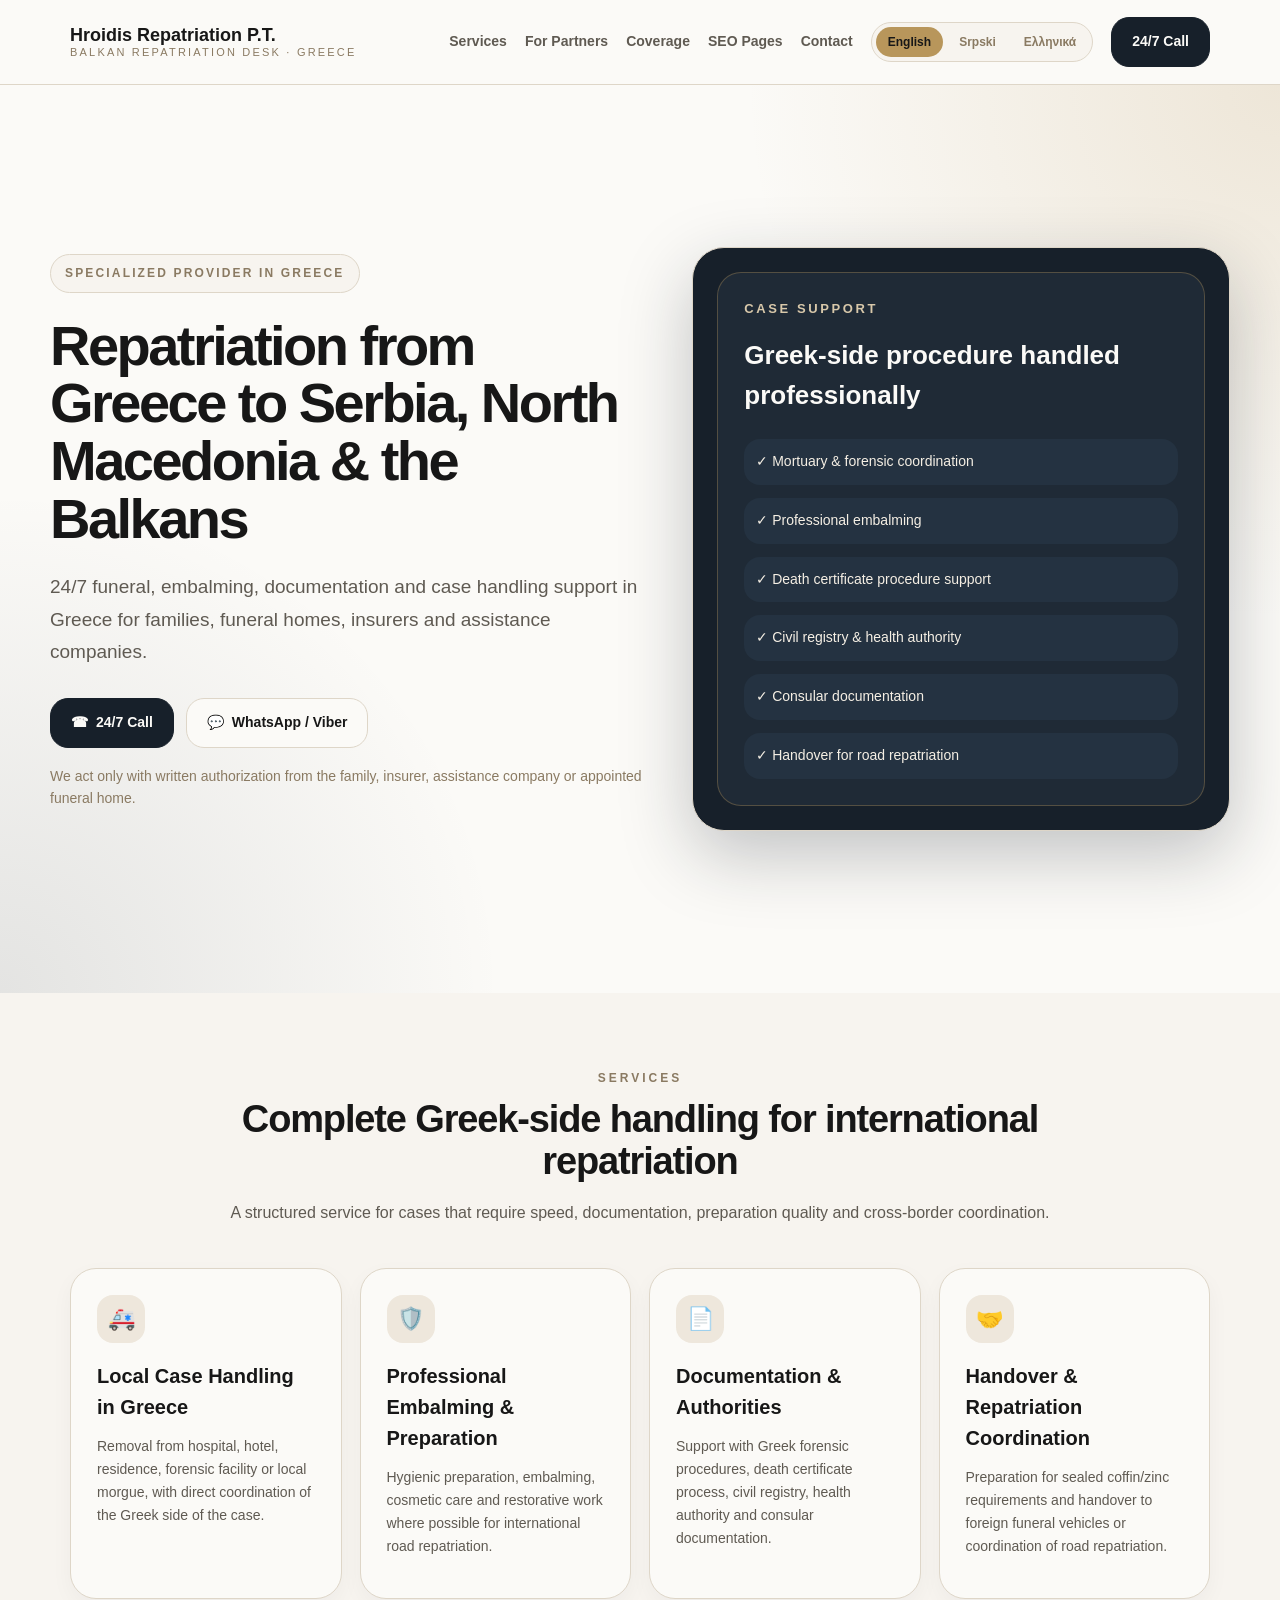
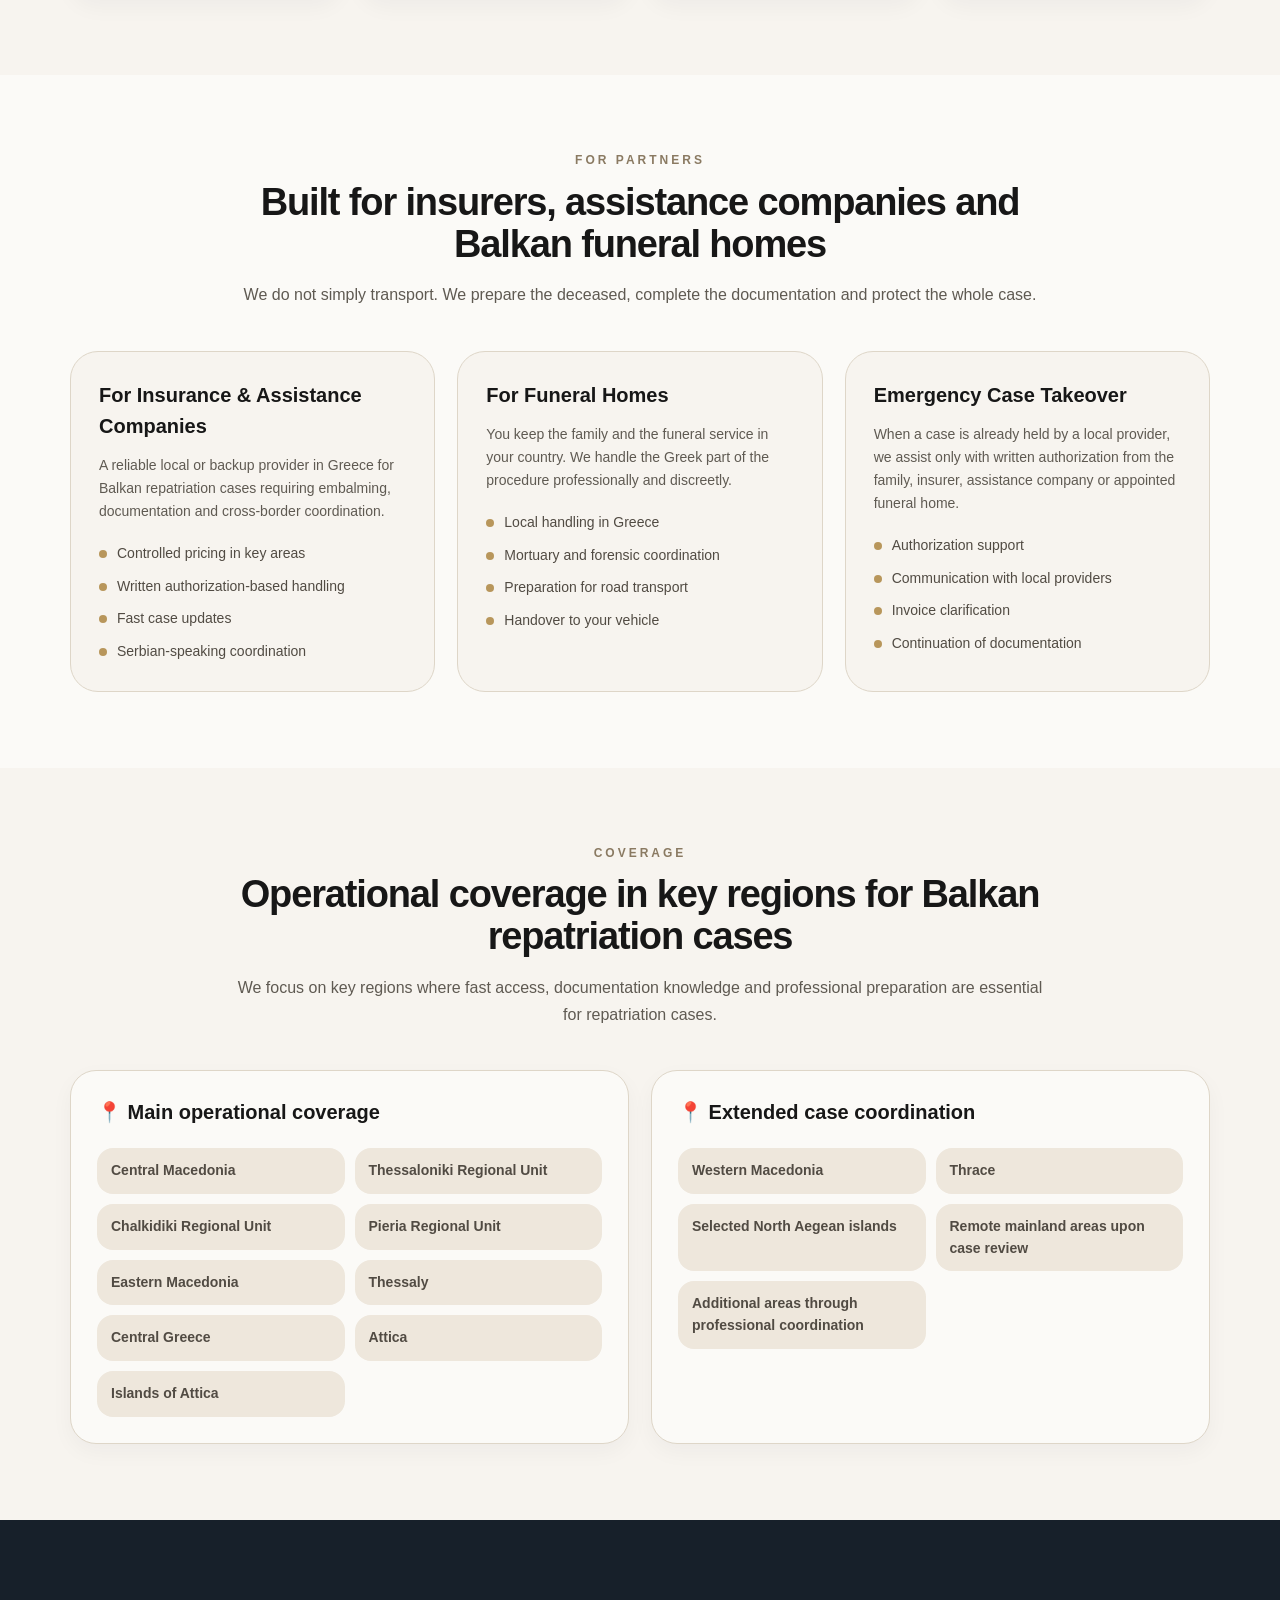
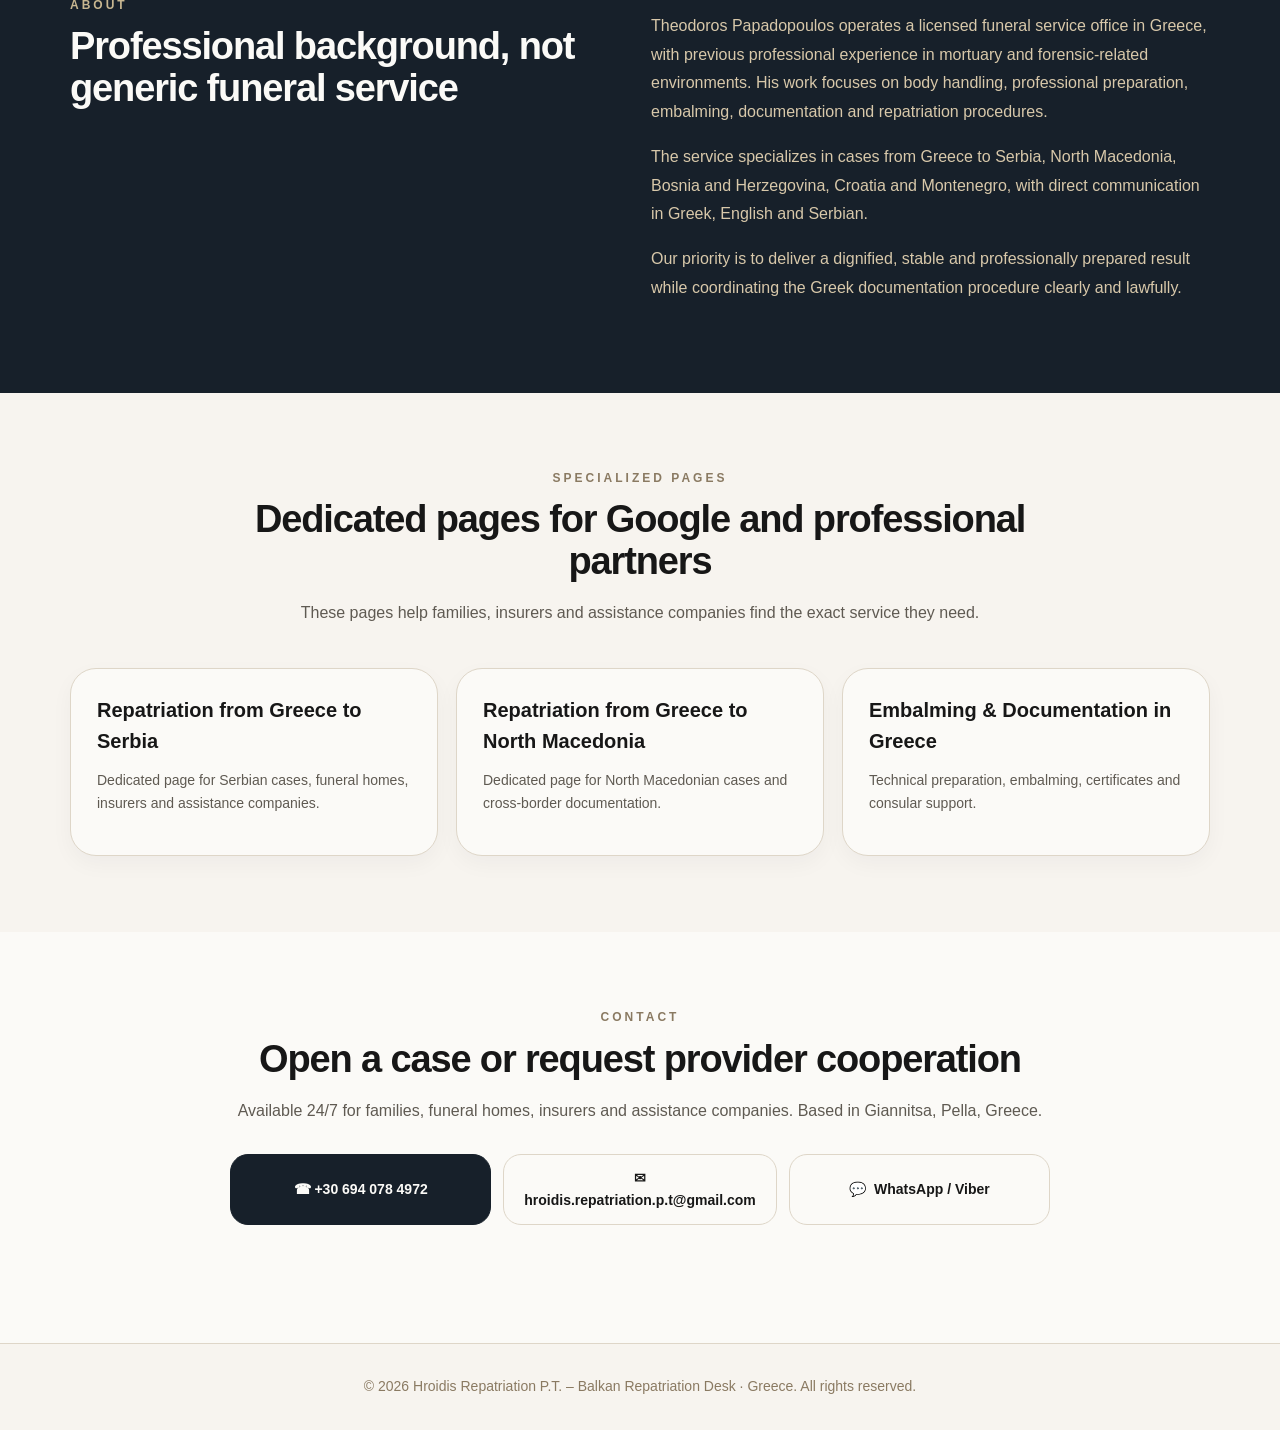
==== commit 0bb96c27: "Add files via upload" ====
--- a/index.html
+++ b/index.html
@@ -2,24 +2,39 @@
 <html lang="en">
 <head>
   <meta charset="utf-8"><meta name="viewport" content="width=device-width,initial-scale=1">
-  <title>Repatriation from Greece to Serbia | Hroidis Repatriation P.T.</title>
-  <meta name="description" content="Professional funeral repatriation from Greece to Serbia with embalming, documentation, consular support and handover for road transport.">
-  <meta name="keywords" content="repatriation from Greece to Serbia, body transport Greece Serbia, prevoz pokojnika iz Grčke za Srbiju, repatrijacija pokojnika iz Grčke">
-  <link rel="canonical" href="https://repatriation.hroidis.com/serbia/">
-  <link rel="stylesheet" href="/assets/style.css">
+  <title>Hroidis Repatriation P.T. | Repatriation from Greece to Serbia & Balkans</title>
+  <meta name="description" content="24/7 funeral, embalming, documentation and repatriation support in Greece for Serbia, North Macedonia and the Balkans.">
+  <link rel="canonical" href="https://repatriation.hroidis.com/">
+  <link rel="stylesheet" href="/style.css">
 </head>
 <body>
-<header><div class="wrap"><div class="nav"><a href="/" class="brand"><strong>Hroidis Repatriation P.T.</strong><span>Balkan Repatriation Desk · Greece</span></a><nav class="menu"><a href="/#services">Services</a><a href="/#partners">For Partners</a><a href="/#coverage">Coverage</a><a href="/#seo-pages">SEO Pages</a><a href="/#contact">Contact</a><a class="btn dark" href="tel:+306940784972">24/7 Call</a></nav><button class="mobile-toggle" onclick="toggleMenu()">☰</button></div><div class="mobile-menu" id="mobileMenu"><a href="/">Home</a><a href="/serbia/">Serbia</a><a href="/north-macedonia/">North Macedonia</a><a href="/embalming-documentation/">Embalming & Documentation</a></div></div></header>
+<header>
+  <div class="wrap">
+    <div class="nav">
+      <a href="#top" class="brand"><strong>Hroidis Repatriation P.T.</strong><span data-i="brandSub">Balkan Repatriation Desk · Greece</span></a>
+      <nav class="menu">
+        <a href="#services" data-i="nav0">Services</a><a href="#partners" data-i="nav1">For Partners</a><a href="#coverage" data-i="nav2">Coverage</a><a href="#seo-pages" data-i="nav3">SEO Pages</a><a href="#contact" data-i="nav4">Contact</a>
+        <div class="langs"><button onclick="setLang('en')" id="btn-en" class="active">English</button><button onclick="setLang('sr')" id="btn-sr">Srpski</button><button onclick="setLang('el')" id="btn-el">Ελληνικά</button></div>
+        <a class="btn dark" href="tel:+306940784972" data-i="call">24/7 Call</a>
+      </nav>
+      <button class="mobile-toggle" onclick="toggleMenu()">☰</button>
+    </div>
+    <div class="mobile-menu" id="mobileMenu">
+      <div class="langs"><button onclick="setLang('en')" id="m-btn-en" class="active">English</button><button onclick="setLang('sr')" id="m-btn-sr">Srpski</button><button onclick="setLang('el')" id="m-btn-el">Ελληνικά</button></div>
+      <a href="#services" data-i="nav0">Services</a><a href="#partners" data-i="nav1">For Partners</a><a href="#coverage" data-i="nav2">Coverage</a><a href="#seo-pages" data-i="nav3">SEO Pages</a><a href="#contact" data-i="nav4">Contact</a>
+    </div>
+  </div>
+</header>
 <main id="top">
-<section class="hero">
-  <div class="wrap hero-grid">
-    <div><div class="badge">Hroidis Repatriation P.T.</div><h1>Repatriation from Greece to Serbia</h1><p class="lead">Specialized Greek-side handling for Serbian repatriation cases, including removal, mortuary coordination, embalming, documentation and handover for international road transport.</p><div class="cta"><a class="btn dark" href="tel:+306940784972">☎ 24/7 Call</a><a class="btn light" href="https://wa.me/306940784972">💬 WhatsApp / Viber</a></div><p class="note">We act only with written authorization from the family, insurer, assistance company or appointed funeral home.</p></div>
-    <div class="case-card"><div class="case-inner"><div class="case-label">Specialized page</div><h3>Balkan repatriation support from Greece</h3><div class="check-list"><div class="check">✓ Funeral and mortuary coordination</div><div class="check">✓ Embalming and preparation</div><div class="check">✓ Documentation and consular support</div><div class="check">✓ Handover for road repatriation</div></div></div></div>
-  </div>
-</section>
-<section><div class="wrap"><div class="section-title"><div class="eyebrow">Service details</div><h2>Repatriation from Greece to Serbia</h2><p>Professional funeral repatriation from Greece to Serbia with embalming, documentation, consular support and handover for road transport.</p></div><div class="grid3"><div class='card'><h3>For Serbian funeral homes</h3><p>We handle the Greek part of the procedure while the partner funeral home keeps the family and funeral service in Serbia.</p></div><div class='card'><h3>For insurers and assistance companies</h3><p>We can act as a local or backup provider in Greece for cases requiring documentation, preparation and cross-border coordination.</p></div><div class='card'><h3>Documentation and handover</h3><p>Support with death certificate procedure, civil registry, health authority, consular documentation and handover to a Serbian vehicle.</p></div></div></div></section>
-<section class="dark-section"><div class="wrap grid2"><div><div class="eyebrow">Why work with us</div><h2>Professional handling of the Greek side of the case</h2></div><div><p>Our role is to organize the procedure in Greece clearly and lawfully: removal, mortuary or forensic coordination, preparation, documentation and handover for international transport.</p><p>We support families, Balkan funeral homes, insurers and assistance companies with direct communication in Greek, English and Serbian.</p><p>Our priority is dignified preparation, correct paperwork and fast case coordination.</p></div></div></section>
-<section><div class="wrap"><div class="section-title"><div class="eyebrow">Contact</div><h2>Open a case or request provider cooperation</h2><p>Available 24/7 for funeral homes, insurers, assistance companies and families.</p><div class="contact-grid"><a class="btn dark" href="tel:+306940784972">☎ +30 694 078 4972</a><a class="btn light" href="mailto:hroidis.repatriation.p.t@gmail.com">✉ hroidis.repatriation.p.t@gmail.com</a><a class="btn light" href="https://wa.me/306940784972">💬 WhatsApp / Viber</a></div></div></div></section>
-</main><footer>© <span id="year"></span> Hroidis Repatriation P.T. – Balkan Repatriation Desk · Greece. All rights reserved.</footer>
-<script>function toggleMenu(){document.getElementById("mobileMenu").classList.toggle("open")}document.getElementById("year").textContent=new Date().getFullYear();</script>
-</body></html>+<section class="hero"><div class="wrap hero-grid"><div><div class="badge" data-i="heroBadge">Specialized Provider in Greece</div><h1 data-i="heroTitle">Repatriation from Greece to Serbia, North Macedonia & the Balkans</h1><p class="lead" data-i="heroText">24/7 funeral, embalming, documentation and case handling support in Greece for families, funeral homes, insurers and assistance companies.</p><div class="cta"><a class="btn dark" href="tel:+306940784972">☎ <span data-i="call">24/7 Call</span></a><a class="btn light" href="https://wa.me/306940784972">💬 <span data-i="whatsapp">WhatsApp / Viber</span></a></div><p class="note" data-i="authorization">We act only with written authorization from the family, insurer, assistance company or appointed funeral home.</p></div><div class="case-card"><div class="case-inner"><div class="case-label" data-i="caseSupport">Case Support</div><h3 data-i="caseTitle">Greek-side procedure handled professionally</h3><div class="check-list" id="caseItems"></div></div></div></div></section>
+<section id="services"><div class="wrap"><div class="section-title"><div class="eyebrow" data-i="servicesEyebrow">Services</div><h2 data-i="servicesTitle">Complete Greek-side handling for international repatriation</h2><p data-i="servicesText">A structured service for cases that require speed, documentation, preparation quality and cross-border coordination.</p></div><div class="grid4" id="servicesGrid"></div></div></section>
+<section id="partners" style="background:var(--card)"><div class="wrap"><div class="section-title"><div class="eyebrow" data-i="partnersEyebrow">For Partners</div><h2 data-i="partnersTitle">Built for insurers, assistance companies and Balkan funeral homes</h2><p data-i="partnersText">We do not simply transport. We prepare the deceased, complete the documentation and protect the whole case.</p></div><div class="grid3" id="audiencesGrid"></div></div></section>
+<section id="coverage"><div class="wrap"><div class="section-title"><div class="eyebrow" data-i="coverageEyebrow">Coverage</div><h2 data-i="coverageTitle">Operational coverage in key regions for Balkan repatriation cases</h2><p data-i="coverageText">We focus on key regions where fast access, documentation knowledge and professional preparation are essential for repatriation cases.</p></div><div class="grid2"><div class="card"><h3>📍 <span data-i="mainCoverage">Main operational coverage</span></h3><div class="area-grid" id="coverageDirect" style="margin-top:20px"></div></div><div class="card"><h3>📍 <span data-i="extendedCoverage">Extended case coordination</span></h3><div class="area-grid" id="coverageExtended" style="margin-top:20px"></div></div></div></div></section>
+<section id="about" class="dark-section"><div class="wrap grid2"><div><div class="eyebrow" data-i="aboutEyebrow">About</div><h2 data-i="aboutTitle">Professional background, not generic funeral service</h2></div><div id="aboutParagraphs"></div></div></section>
+<section id="seo-pages"><div class="wrap"><div class="section-title"><div class="eyebrow" data-i="seoEyebrow">Specialized Pages</div><h2 data-i="seoTitle">Dedicated pages for Google and professional partners</h2><p data-i="seoText">These pages help families, insurers and assistance companies find the exact service they need.</p></div><div class="seo-links"><a class="card" href="/serbia/"><h3>Repatriation from Greece to Serbia</h3><p>Dedicated page for Serbian cases, funeral homes, insurers and assistance companies.</p></a><a class="card" href="/north-macedonia/"><h3>Repatriation from Greece to North Macedonia</h3><p>Dedicated page for North Macedonian cases and cross-border documentation.</p></a><a class="card" href="/embalming-documentation/"><h3>Embalming & Documentation in Greece</h3><p>Technical preparation, embalming, certificates and consular support.</p></a></div></div></section>
+<section id="contact" style="background:var(--card)"><div class="wrap"><div class="section-title"><div class="eyebrow" data-i="contactEyebrow">Contact</div><h2 data-i="contactTitle">Open a case or request provider cooperation</h2><p data-i="contactText">Available 24/7 for families, funeral homes, insurers and assistance companies. Based in Giannitsa, Pella, Greece.</p><div class="contact-grid"><a class="btn dark" href="tel:+306940784972">☎ +30 694 078 4972</a><a class="btn light" href="mailto:hroidis.repatriation.p.t@gmail.com">✉ hroidis.repatriation.p.t@gmail.com</a><a class="btn light" href="https://wa.me/306940784972">💬 <span data-i="whatsapp">WhatsApp / Viber</span></a></div></div></div></section>
+</main>
+<footer>© <span id="year"></span> Hroidis Repatriation P.T. – Balkan Repatriation Desk · Greece. All rights reserved.</footer>
+<script src="/main.js"></script>
+</body>
+</html>
--- a/style.css
+++ b/style.css
@@ -0,0 +1,15 @@
+
+:root{--dark:#17202a;--dark2:#233142;--gold:#b8965b;--bg:#f7f4ef;--card:#fbfaf7;--border:#ded6c8;--text:#171717;--muted:#5f5a52;--muted2:#8a7a62;--soft:#eee7dc}
+*{box-sizing:border-box}html{scroll-behavior:smooth}body{margin:0;font-family:Arial,Helvetica,sans-serif;background:var(--bg);color:var(--text);line-height:1.55}a{text-decoration:none;color:inherit}.wrap{max-width:1180px;margin:0 auto;padding:0 20px}
+header{position:sticky;top:0;z-index:10;background:rgba(251,250,247,.96);border-bottom:1px solid var(--border);backdrop-filter:blur(10px)}.nav{display:flex;align-items:center;justify-content:space-between;gap:18px;padding:17px 0}.brand{display:flex;flex-direction:column;line-height:1.15}.brand strong{font-size:18px}.brand span{font-size:11px;text-transform:uppercase;letter-spacing:.2em;color:var(--muted2)}
+.menu{display:flex;align-items:center;gap:18px;font-size:14px;color:var(--muted);font-weight:700}.menu a:hover{color:var(--text)}
+.btn{display:inline-flex;align-items:center;justify-content:center;gap:8px;padding:13px 20px;border-radius:18px;font-weight:800;font-size:14px;border:1px solid var(--border)}.btn.dark{background:var(--dark);color:var(--card);border-color:var(--dark)}.btn.dark:hover{background:var(--dark2)}.btn.light{background:var(--card)}
+.langs{display:flex;gap:4px;border:1px solid var(--border);background:var(--bg);padding:4px;border-radius:999px}.langs button{border:0;background:transparent;color:var(--muted2);font-weight:800;font-size:12px;padding:8px 12px;border-radius:999px;cursor:pointer}.langs button.active{background:var(--gold);color:var(--text)}
+.hero{position:relative;overflow:hidden;background:var(--card)}.hero:before{content:"";position:absolute;inset:0;background:radial-gradient(circle at top right,rgba(184,150,91,.20),transparent 34%),radial-gradient(circle at bottom left,rgba(23,32,42,.10),transparent 32%)}
+.hero-grid{position:relative;display:grid;grid-template-columns:1.05fr .95fr;gap:48px;align-items:center;padding:86px 0}.badge{display:inline-flex;border:1px solid var(--border);background:var(--bg);padding:9px 14px;border-radius:999px;font-size:12px;font-weight:900;letter-spacing:.18em;text-transform:uppercase;color:var(--muted2)}
+h1{font-size:56px;line-height:1.03;margin:24px 0 0;letter-spacing:-.045em}h2{font-size:38px;line-height:1.1;margin:0;letter-spacing:-.03em}h3{margin:0;font-size:20px}.lead{font-size:19px;line-height:1.7;color:var(--muted);max-width:690px;margin-top:24px}.cta{display:flex;gap:12px;flex-wrap:wrap;margin-top:30px}.note{margin-top:18px;color:var(--muted2);font-size:14px}
+.case-card{background:var(--dark);border:1px solid var(--border);border-radius:32px;color:var(--card);padding:24px;box-shadow:0 24px 70px rgba(23,32,42,.25)}.case-inner{background:#1f2a36;border:1px solid rgba(184,150,91,.35);border-radius:24px;padding:26px}.case-label{font-size:13px;text-transform:uppercase;letter-spacing:.2em;color:#d8c8aa;font-weight:900}.case-card h3{font-size:26px;margin-top:16px}.check-list{display:grid;gap:13px;margin-top:24px}.check{background:#243241;border-radius:16px;padding:12px;color:#f5efe4;font-size:14px}
+section{padding:76px 0}.section-title{text-align:center;max-width:820px;margin:0 auto 42px}.eyebrow{font-size:12px;letter-spacing:.25em;text-transform:uppercase;color:var(--muted2);font-weight:900;margin-bottom:12px}.section-title p{color:var(--muted);font-size:16px;line-height:1.7;margin-top:16px}
+.grid4{display:grid;grid-template-columns:repeat(4,1fr);gap:18px}.grid3{display:grid;grid-template-columns:repeat(3,1fr);gap:22px}.grid2{display:grid;grid-template-columns:repeat(2,1fr);gap:22px}.card{background:var(--card);border:1px solid var(--border);border-radius:26px;padding:26px;box-shadow:0 8px 22px rgba(23,32,42,.04)}.soft-card{background:var(--bg);border:1px solid var(--border);border-radius:28px;padding:28px}.icon{width:48px;height:48px;border-radius:16px;background:var(--soft);display:flex;align-items:center;justify-content:center;color:var(--dark);font-size:22px;margin-bottom:18px}.card p,.soft-card p{color:var(--muted);font-size:14px;line-height:1.65;margin-top:12px}
+ul{list-style:none;margin:20px 0 0;padding:0;display:grid;gap:11px}li{display:flex;gap:10px;color:#514b43;font-size:14px}li:before{content:"";width:8px;height:8px;border-radius:999px;background:var(--gold);margin-top:7px;flex:0 0 auto}.area-grid{display:grid;grid-template-columns:repeat(2,1fr);gap:10px}.pill{background:var(--soft);border-radius:16px;padding:12px 14px;font-weight:700;color:#514b43;font-size:14px}.dark-section{background:var(--dark);color:var(--card)}.dark-section .eyebrow{color:#c8b791}.dark-section p{color:#d8c8aa;line-height:1.8;margin-bottom:14px}.contact-grid{display:grid;grid-template-columns:repeat(3,1fr);gap:12px;margin-top:30px}footer{border-top:1px solid var(--border);text-align:center;color:var(--muted2);font-size:14px;padding:32px 20px}.seo-links{display:grid;grid-template-columns:repeat(3,1fr);gap:18px}.mobile-toggle,.mobile-menu{display:none}
+@media(max-width:920px){.menu{display:none}.mobile-toggle{display:block;border:1px solid var(--border);background:var(--card);border-radius:12px;padding:10px;font-weight:900}.mobile-menu.open{display:grid;gap:12px;padding-bottom:18px}.hero-grid,.grid2{grid-template-columns:1fr}.grid4,.grid3,.contact-grid,.seo-links{grid-template-columns:1fr}h1{font-size:40px}h2{font-size:30px}.hero-grid{padding:56px 0}section{padding:56px 0}.area-grid{grid-template-columns:1fr}}
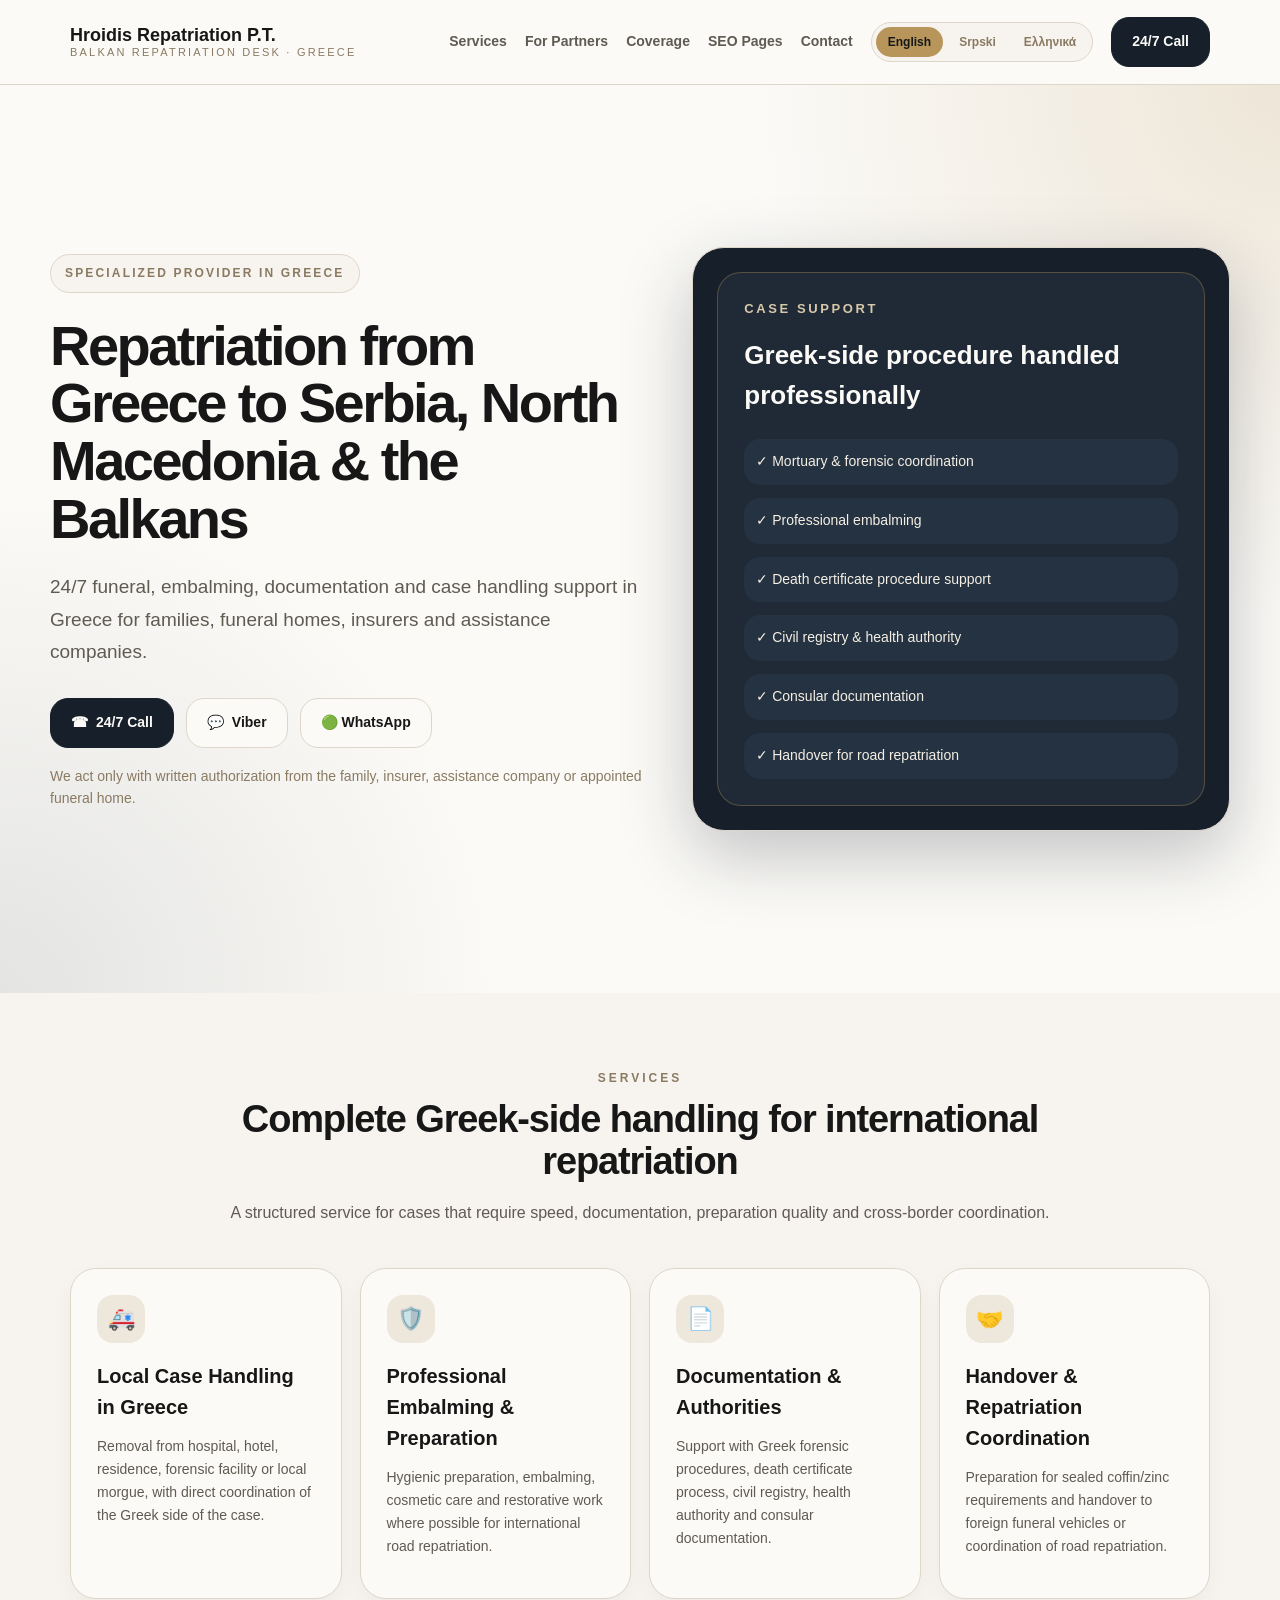
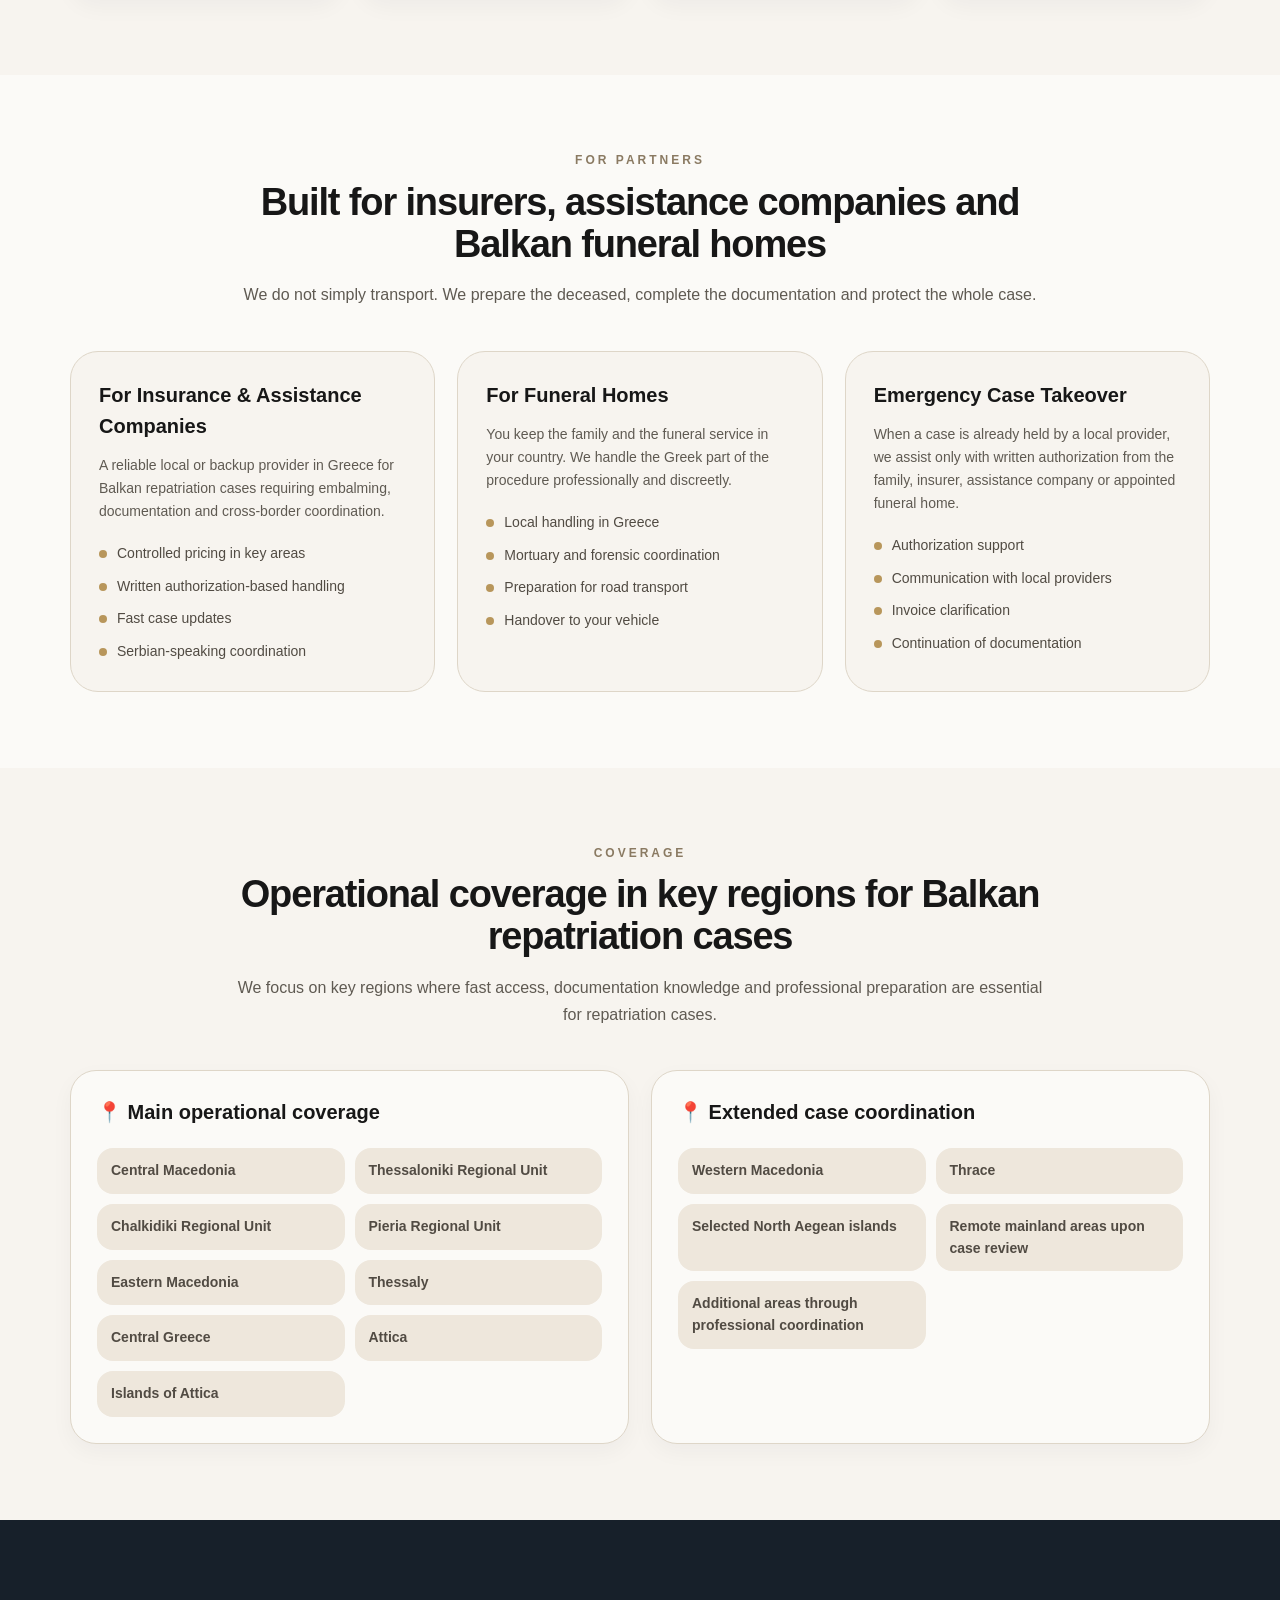
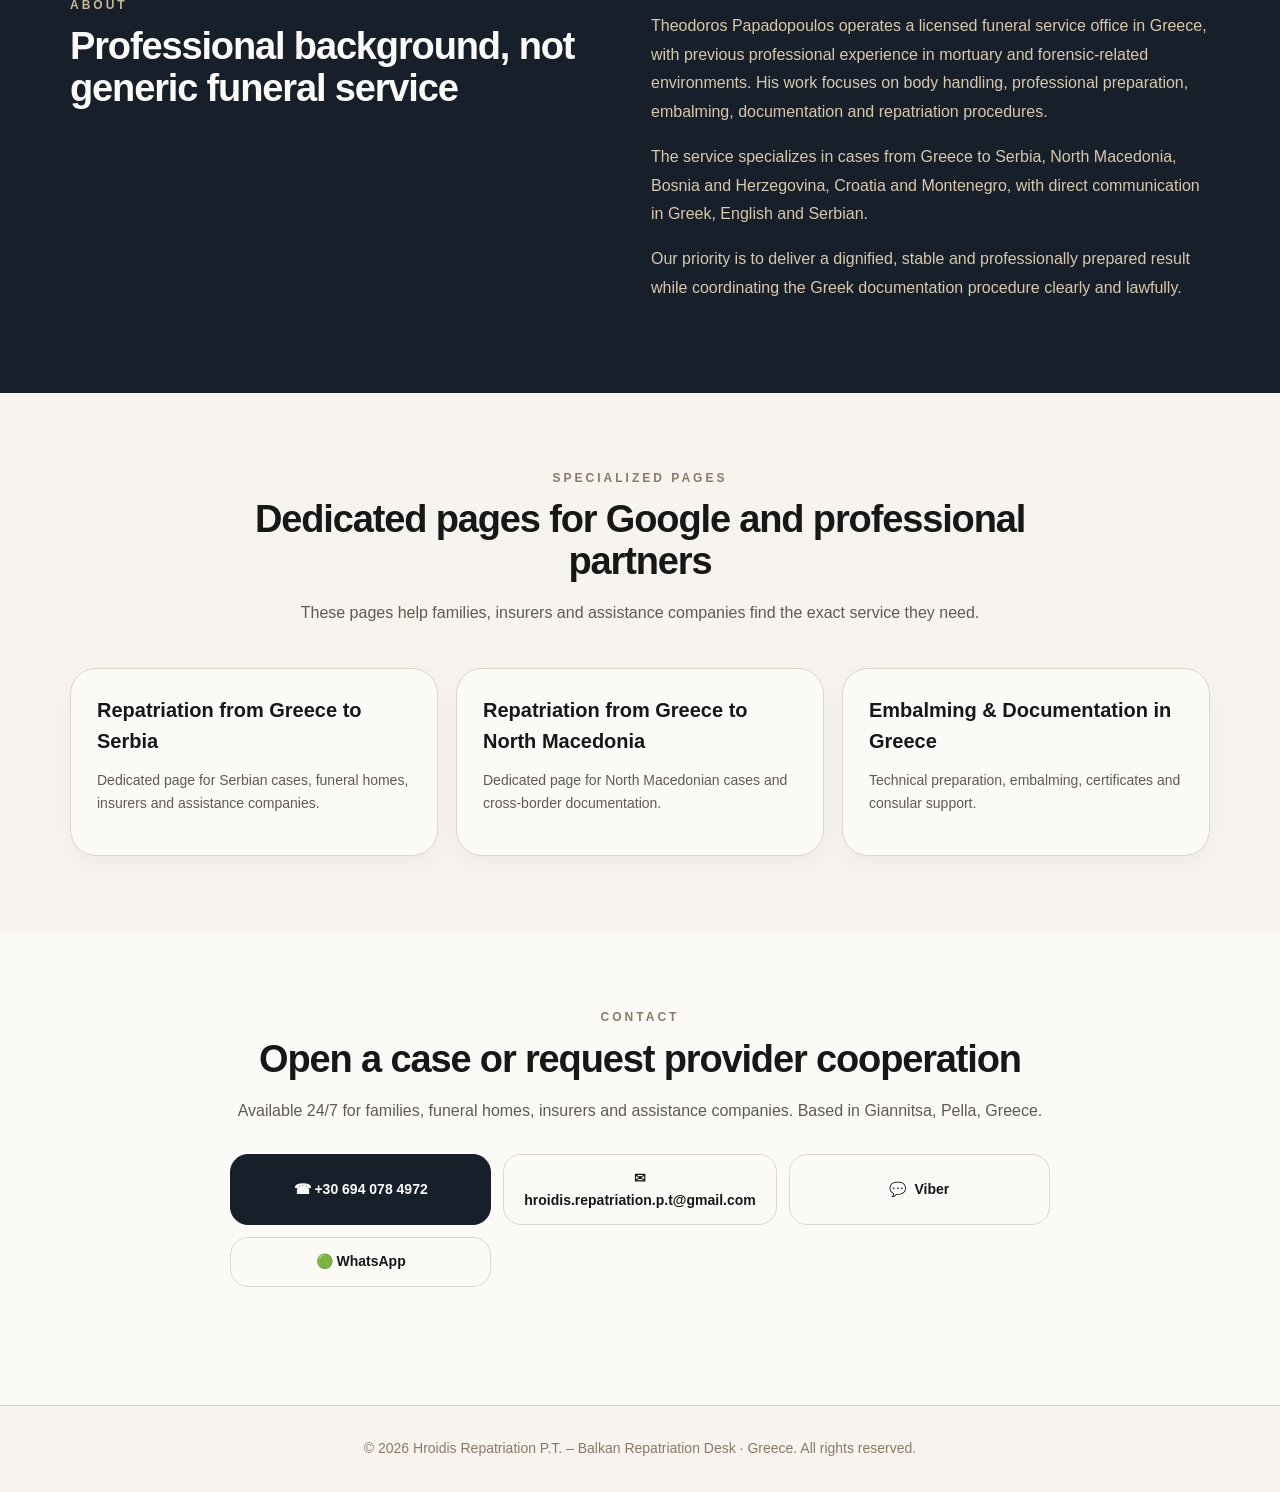
==== commit c6d3a0ba: "Add files via upload" ====
--- a/index.html
+++ b/index.html
@@ -26,13 +26,13 @@
   </div>
 </header>
 <main id="top">
-<section class="hero"><div class="wrap hero-grid"><div><div class="badge" data-i="heroBadge">Specialized Provider in Greece</div><h1 data-i="heroTitle">Repatriation from Greece to Serbia, North Macedonia & the Balkans</h1><p class="lead" data-i="heroText">24/7 funeral, embalming, documentation and case handling support in Greece for families, funeral homes, insurers and assistance companies.</p><div class="cta"><a class="btn dark" href="tel:+306940784972">☎ <span data-i="call">24/7 Call</span></a><a class="btn light" href="https://wa.me/306940784972">💬 <span data-i="whatsapp">WhatsApp / Viber</span></a></div><p class="note" data-i="authorization">We act only with written authorization from the family, insurer, assistance company or appointed funeral home.</p></div><div class="case-card"><div class="case-inner"><div class="case-label" data-i="caseSupport">Case Support</div><h3 data-i="caseTitle">Greek-side procedure handled professionally</h3><div class="check-list" id="caseItems"></div></div></div></div></section>
+<section class="hero"><div class="wrap hero-grid"><div><div class="badge" data-i="heroBadge">Specialized Provider in Greece</div><h1 data-i="heroTitle">Repatriation from Greece to Serbia, North Macedonia & the Balkans</h1><p class="lead" data-i="heroText">24/7 funeral, embalming, documentation and case handling support in Greece for families, funeral homes, insurers and assistance companies.</p><div class="cta"><a class="btn dark" href="tel:+306940784972">☎ <span data-i="call">24/7 Call</span></a><a class="btn light" href="viber://chat?number=%2B306940784972">💬 <span data-i="whatsapp">Viber</span></a><a class="btn light" href="https://wa.me/306940784972">🟢 WhatsApp</a></div><p class="note" data-i="authorization">We act only with written authorization from the family, insurer, assistance company or appointed funeral home.</p></div><div class="case-card"><div class="case-inner"><div class="case-label" data-i="caseSupport">Case Support</div><h3 data-i="caseTitle">Greek-side procedure handled professionally</h3><div class="check-list" id="caseItems"></div></div></div></div></section>
 <section id="services"><div class="wrap"><div class="section-title"><div class="eyebrow" data-i="servicesEyebrow">Services</div><h2 data-i="servicesTitle">Complete Greek-side handling for international repatriation</h2><p data-i="servicesText">A structured service for cases that require speed, documentation, preparation quality and cross-border coordination.</p></div><div class="grid4" id="servicesGrid"></div></div></section>
 <section id="partners" style="background:var(--card)"><div class="wrap"><div class="section-title"><div class="eyebrow" data-i="partnersEyebrow">For Partners</div><h2 data-i="partnersTitle">Built for insurers, assistance companies and Balkan funeral homes</h2><p data-i="partnersText">We do not simply transport. We prepare the deceased, complete the documentation and protect the whole case.</p></div><div class="grid3" id="audiencesGrid"></div></div></section>
 <section id="coverage"><div class="wrap"><div class="section-title"><div class="eyebrow" data-i="coverageEyebrow">Coverage</div><h2 data-i="coverageTitle">Operational coverage in key regions for Balkan repatriation cases</h2><p data-i="coverageText">We focus on key regions where fast access, documentation knowledge and professional preparation are essential for repatriation cases.</p></div><div class="grid2"><div class="card"><h3>📍 <span data-i="mainCoverage">Main operational coverage</span></h3><div class="area-grid" id="coverageDirect" style="margin-top:20px"></div></div><div class="card"><h3>📍 <span data-i="extendedCoverage">Extended case coordination</span></h3><div class="area-grid" id="coverageExtended" style="margin-top:20px"></div></div></div></div></section>
 <section id="about" class="dark-section"><div class="wrap grid2"><div><div class="eyebrow" data-i="aboutEyebrow">About</div><h2 data-i="aboutTitle">Professional background, not generic funeral service</h2></div><div id="aboutParagraphs"></div></div></section>
 <section id="seo-pages"><div class="wrap"><div class="section-title"><div class="eyebrow" data-i="seoEyebrow">Specialized Pages</div><h2 data-i="seoTitle">Dedicated pages for Google and professional partners</h2><p data-i="seoText">These pages help families, insurers and assistance companies find the exact service they need.</p></div><div class="seo-links"><a class="card" href="/serbia/"><h3>Repatriation from Greece to Serbia</h3><p>Dedicated page for Serbian cases, funeral homes, insurers and assistance companies.</p></a><a class="card" href="/north-macedonia/"><h3>Repatriation from Greece to North Macedonia</h3><p>Dedicated page for North Macedonian cases and cross-border documentation.</p></a><a class="card" href="/embalming-documentation/"><h3>Embalming & Documentation in Greece</h3><p>Technical preparation, embalming, certificates and consular support.</p></a></div></div></section>
-<section id="contact" style="background:var(--card)"><div class="wrap"><div class="section-title"><div class="eyebrow" data-i="contactEyebrow">Contact</div><h2 data-i="contactTitle">Open a case or request provider cooperation</h2><p data-i="contactText">Available 24/7 for families, funeral homes, insurers and assistance companies. Based in Giannitsa, Pella, Greece.</p><div class="contact-grid"><a class="btn dark" href="tel:+306940784972">☎ +30 694 078 4972</a><a class="btn light" href="mailto:hroidis.repatriation.p.t@gmail.com">✉ hroidis.repatriation.p.t@gmail.com</a><a class="btn light" href="https://wa.me/306940784972">💬 <span data-i="whatsapp">WhatsApp / Viber</span></a></div></div></div></section>
+<section id="contact" style="background:var(--card)"><div class="wrap"><div class="section-title"><div class="eyebrow" data-i="contactEyebrow">Contact</div><h2 data-i="contactTitle">Open a case or request provider cooperation</h2><p data-i="contactText">Available 24/7 for families, funeral homes, insurers and assistance companies. Based in Giannitsa, Pella, Greece.</p><div class="contact-grid"><a class="btn dark" href="tel:+306940784972">☎ +30 694 078 4972</a><a class="btn light" href="mailto:hroidis.repatriation.p.t@gmail.com">✉ hroidis.repatriation.p.t@gmail.com</a><a class="btn light" href="viber://chat?number=%2B306940784972">💬 <span data-i="whatsapp">Viber</span></a><a class="btn light" href="https://wa.me/306940784972">🟢 WhatsApp</a></div></div></div></section>
 </main>
 <footer>© <span id="year"></span> Hroidis Repatriation P.T. – Balkan Repatriation Desk · Greece. All rights reserved.</footer>
 <script src="/main.js"></script>
